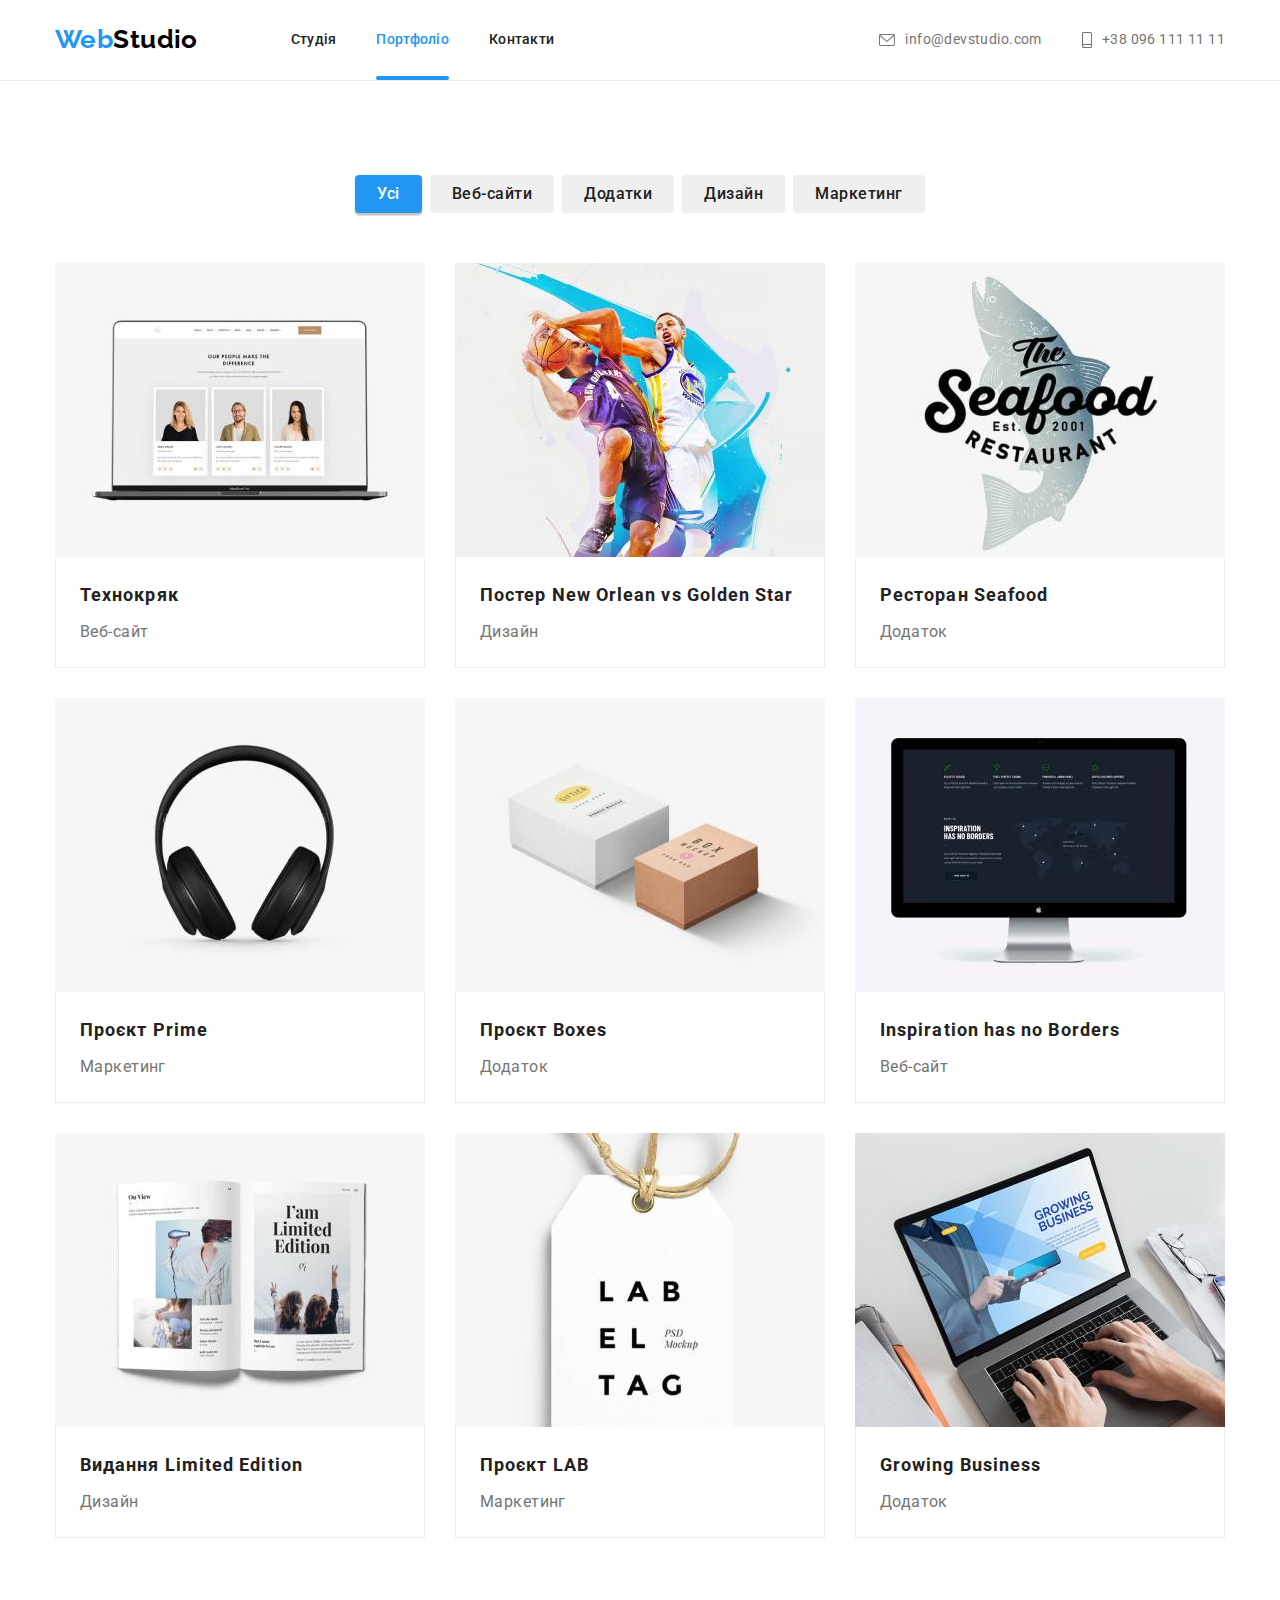
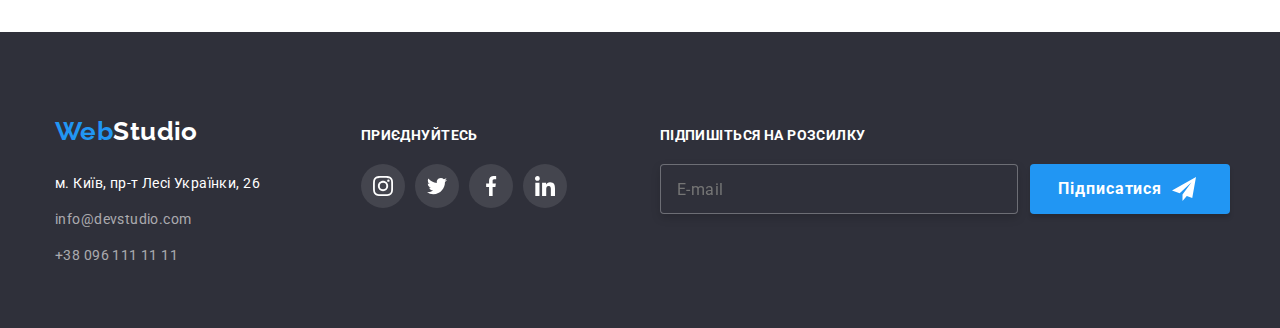
==== portfolio.html @ 144c5d3d "added previous hw" ====
<!DOCTYPE html>
<html lang="uk">
  <head>
    <meta charset="UTF-8" />
    <meta http-equiv="X-UA-Compatible" content="IE=edge" />
    <meta name="viewport" content="width=device-width, initial-scale=1.0" />
    <title>WebStudio - Portfolio</title>
    <link rel="preconnect" href="https://fonts.googleapis.com" />
    <link rel="preconnect" href="https://fonts.gstatic.com" crossorigin />
    <link
      href="https://fonts.googleapis.com/css2?family=Raleway:wght@700&family=Roboto:wght@400;500;700;900&display=swap"
      rel="stylesheet"
    />
    <link
      rel="stylesheet"
      href="https://cdnjs.cloudflare.com/ajax/libs/modern-normalize/1.1.0/modern-normalize.min.css"
    />
    <!-- <link rel="stylesheet" href="./css/styles.css" /> -->
    <link rel="stylesheet" href="./css/main.min.css" />
  </head>
  <body>
    <header class="header">
      <div class="container main-menu">
        <nav class="navigation">
          <a href="./index.html" class="main-logo link"
            ><span class="main-logo--blue">Web</span
            ><span class="main-logo--black">Studio</span></a
          >
          <ul class="navigation__list list">
            <li class="navigation__item">
              <a href="./index.html" class="navigation__link link">Студія</a>
            </li>
            <li class="navigation__item">
              <a
                class="navigation__link navigation__link--current link"
                href="./portfolio.html"
                >Портфоліо</a
              >
            </li>
            <li class="navigation__item">
              <a href="#" class="navigation__link link">Контакти</a>
            </li>
          </ul>
        </nav>
        <ul class="contact-us list">
          <li class="contact-us__item">
            <a href="mailto:info@devstudio.com" class="link contact-us__link"
              ><svg width="16" height="12" class="contact-us__icon">
                <use href="./images/sprite.svg#icon-envelope"></use>
              </svg>
              info@devstudio.com</a
            >
          </li>
          <li class="contact-us__item">
            <a href="tel:+380961111111" class="link contact-us__link">
              <svg width="10" height="16" class="contact-us__icon">
                <use href="./images/sprite.svg#icon-smartphone"></use>
              </svg>
              +38 096 111 11 11</a
            >
          </li>
        </ul>
      </div>
    </header>
    <main>
      <!-- main page-->
      <section class="our-works section">
        <div class="container">
          <h1 class="our-works__title hidden">Портфоліо</h1>
          <ul class="filters list">
            <li class="filters__item">
              <button
                class="filters__filter filters__filter--accent"
                type="button"
              >
                Усі
              </button>
            </li>
            <li class="filters__item">
              <button class="filters__filter" type="button">Веб-сайти</button>
            </li>
            <li class="filters__item">
              <button class="filters__filter" type="button">Додатки</button>
            </li>
            <li class="filters__item">
              <button class="filters__filter" type="button">Дизайн</button>
            </li>
            <li class="filters__item">
              <button class="filters__filter" type="button">Маркетинг</button>
            </li>
          </ul>

          <ul class="portfolio list">
            <li class="portfolio__item">
              <a href="#" class="portfolio__link link">
                <div class="portfolio__thumb">
                  <img
                    src="./images/portfolio_pic_1.jpg"
                    alt="Приклад роботи 1"
                    width="370"
                  />
                  <div class="portfolio__overlay">
                    <p class="portfolio__description">
                      Ресурс пропонує комплексні пропозиції з різним рівнем
                      функціоналу та сервісів. Все це дозволить відвідувачу
                      отримати вичерпні відомості про компанію чи приватну
                      особу.
                    </p>
                  </div>
                </div>
                <div class="portfolio__client-desc">
                  <h2 class="portfolio__company">Технокряк</h2>
                  <p class="portfolio__field">Веб-сайт</p>
                </div>
              </a>
            </li>
            <li class="portfolio__item">
              <a href="#" class="portfolio__link link">
                <div class="portfolio__thumb">
                  <img
                    src="./images/portfolio_pic_2.jpg"
                    alt="Приклад роботи 2"
                    width="370"
                  />
                  <div class="portfolio__overlay">
                    <p class="portfolio__description">
                      Ресурс пропонує комплексні пропозиції з різним рівнем
                      функціоналу та сервісів. Все це дозволить відвідувачу
                      отримати вичерпні відомості про компанію чи приватну
                      особу.
                    </p>
                  </div>
                </div>
                <div class="portfolio__client-desc">
                  <h2 class="portfolio__company">Постер New Orlean vs Golden Star</h2>
                  <p class="portfolio__field">Дизайн</p>
                </div>
              </a>
            </li>
            <li class="portfolio__item">
              <a href="#" class="portfolio__link link">
                <div class="portfolio__thumb">
                  <img
                    src="./images/portfolio_pic_3.jpg"
                    alt="Приклад роботи 3"
                    width="370"
                  />
                  <div class="portfolio__overlay">
                    <p class="portfolio__description">
                      Ресурс пропонує комплексні пропозиції з різним рівнем
                      функціоналу та сервісів. Все це дозволить відвідувачу
                      отримати вичерпні відомості про компанію чи приватну
                      особу.
                    </p>
                  </div>
                </div>
                <div class="portfolio__client-desc">
                  <h2 class="portfolio__company">Ресторан Seafood</h2>
                  <p class="portfolio__field">Додаток</p>
                </div>
              </a>
            </li>
            <li class="portfolio__item">
              <a href="#" class="portfolio__link link">
                <div class="portfolio__thumb">
                  <img
                    src="./images/portfolio_pic_4.jpg"
                    alt="Приклад роботи 4"
                    width="370"
                  />
                  <div class="portfolio__overlay">
                    <p class="portfolio__description">
                      Ресурс пропонує комплексні пропозиції з різним рівнем
                      функціоналу та сервісів. Все це дозволить відвідувачу
                      отримати вичерпні відомості про компанію чи приватну
                      особу.
                    </p>
                  </div>
                </div>
                <div class="portfolio__client-desc">
                  <h2 class="portfolio__company">Проєкт Prime</h2>
                  <p class="portfolio__field">Маркетинг</p>
                </div>
              </a>
            </li>
            <li class="portfolio__item">
              <a href="#" class="portfolio__link link">
                <div class="portfolio__thumb">
                  <img
                    src="./images/portfolio_pic_5.jpg"
                    alt="Приклад роботи 5"
                    width="370"
                  />
                  <div class="portfolio__overlay">
                    <p class="portfolio__description">
                      Ресурс пропонує комплексні пропозиції з різним рівнем
                      функціоналу та сервісів. Все це дозволить відвідувачу
                      отримати вичерпні відомості про компанію чи приватну
                      особу.
                    </p>
                  </div>
                </div>
                <div class="portfolio__client-desc">
                  <h2 class="portfolio__company">Проєкт Boxes</h2>
                  <p class="portfolio__field">Додаток</p>
                </div>
              </a>
            </li>
            <li class="portfolio__item">
              <a href="#" class="portfolio__link link">
                <div class="portfolio__thumb">
                  <img
                    src="./images/portfolio_pic_6.jpg"
                    alt="Приклад роботи 6"
                    width="370"
                  />
                  <div class="portfolio__overlay">
                    <p class="portfolio__description">
                      Ресурс пропонує комплексні пропозиції з різним рівнем
                      функціоналу та сервісів. Все це дозволить відвідувачу
                      отримати вичерпні відомості про компанію чи приватну
                      особу.
                    </p>
                  </div>
                </div>
                <div class="portfolio__client-desc">
                  <h2 class="portfolio__company">Inspiration has no Borders</h2>
                  <p class="portfolio__field">Веб-сайт</p>
                </div>
              </a>
            </li>
            <li class="portfolio__item">
              <a href="#" class="portfolio__link link">
                <div class="portfolio__thumb">
                  <img
                    src="./images/portfolio_pic_7.jpg"
                    alt="Приклад роботи 7"
                    width="370"
                  />
                  <div class="portfolio__overlay">
                    <p class="portfolio__description">
                      Ресурс пропонує комплексні пропозиції з різним рівнем
                      функціоналу та сервісів. Все це дозволить відвідувачу
                      отримати вичерпні відомості про компанію чи приватну
                      особу.
                    </p>
                  </div>
                </div>
                <div class="portfolio__client-desc">
                  <h2 class="portfolio__company">Видання Limited Edition</h2>
                  <p class="portfolio__field">Дизайн</p>
                </div>
              </a>
            </li>
            <li class="portfolio__item">
              <a href="#" class="portfolio__link link">
                <div class="portfolio__thumb">
                  <img
                    src="./images/portfolio_pic_8.jpg"
                    alt="Приклад роботи 8"
                    width="370"
                  />
                  <div class="portfolio__overlay">
                    <p class="portfolio__description">
                      Ресурс пропонує комплексні пропозиції з різним рівнем
                      функціоналу та сервісів. Все це дозволить відвідувачу
                      отримати вичерпні відомості про компанію чи приватну
                      особу.
                    </p>
                  </div>
                </div>
                <div class="portfolio__client-desc">
                  <h2 class="portfolio__company">Проєкт LAB</h2>
                  <p class="portfolio__field">Маркетинг</p>
                </div>
              </a>
            </li>
            <li class="portfolio__item">
              <a href="#" class="portfolio__link link">
                <div class="portfolio__thumb">
                  <img
                    src="./images/portfolio_pic_9.jpg"
                    alt="Приклад роботи 9"
                    width="370"
                  />
                  <div class="portfolio__overlay">
                    <p class="portfolio__description">
                      Ресурс пропонує комплексні пропозиції з різним рівнем
                      функціоналу та сервісів. Все це дозволить відвідувачу
                      отримати вичерпні відомості про компанію чи приватну
                      особу.
                    </p>
                  </div>
                </div>
                <div class="portfolio__client-desc">
                  <h2 class="portfolio__company">Growing Business</h2>
                  <p class="portfolio__field">Додаток</p>
                </div>
              </a>
            </li>
          </ul>
        </div>
      </section>
    </main>
    <footer class="footer">
      <div class="container footer__flex">
        <div class="footer__address-thumb">
          <a href="./index.html" class="main-logo main-logo__footer link"
            ><span class="main-logo--blue">Web</span
            ><span class="main-logo--white">Studio</span></a
          >
          <address class="address">
            <ul class="address__list list">
              <li class="address__item">
                <a
                  class="address__link address__link--white link"
                  href="https://goo.gl/maps/bYB9UnZRX9ZfqLbC6"
                  >м. Київ, пр-т Лесі Українки, 26</a
                >
              </li>
              <li class="address__item">
                <a
                  class="address__link address__link--opacity link"
                  href="mailto:info@devstudio.com"
                  >info@devstudio.com</a
                >
              </li>
              <li class="address__item">
                <a
                  class="address__link address__link--opacity link"
                  href="tel:+380961111111"
                  >+38 096 111 11 11</a
                >
              </li>
            </ul>
          </address>
        </div>
        <div class="social-networks">
          <p class="social-networks__text">Приєднуйтесь</p>
          <ul class="social-networks__list list">
            <li class="social-networks__item">
              <a href="#" class="social-networks__link">
                <svg width="20" height="20" class="social-networks__icon">
                  <use href="./images/sprite.svg#icon-instagram"></use>
                </svg>
              </a>
            </li>
            <li class="social-networks__item">
              <a href="#" class="social-networks__link">
                <svg width="20" height="20" class="social-networks__icon">
                  <use href="./images/sprite.svg#icon-twitter"></use>
                </svg>
              </a>
            </li>
            <li class="social-networks__item">
              <a href="#" class="social-networks__link">
                <svg width="20" height="20" class="social-networks__icon">
                  <use href="./images/sprite.svg#icon-facebook"></use>
                </svg>
              </a>
            </li>
            <li class="social-networks__item">
              <a href="#" class="social-networks__link">
                <svg width="20" height="20" class="social-networks__icon">
                  <use href="./images/sprite.svg#icon-linkedin"></use>
                </svg>
              </a>
            </li>
          </ul>
        </div>
        <div class="subscribe">
          <p class="subscribe__text">Підпишіться на розсилку</p>
          <form method="post" class="subscribe__form">
            <input
              type="email"
              class="subscribe__email-input"
              name="email"
              placeholder="E-mail"
            />
            <button type="submit" class="btn">
              <span class="btn__text"> Підписатися</span>
              <svg width="24" height="24" class="btn__icon">
                <use href="./images/sprite.svg#icon-send"></use>
              </svg>
            </button>
          </form>
        </div>
      </div>
    </footer>
  </body>
</html>
---- css/main.min.css ----
h1,h2,h3,h4,h5,h6,p{margin-top:0;margin-bottom:0}ul,ol{margin:0;padding-left:0}.link{text-decoration:none}.list{list-style:none}button{cursor:pointer;font-family:inherit}img{display:block;max-width:100%;height:auto}body{color:var(--text-primary-grey);font-family:"Roboto",sans-serif;font-size:14px;line-height:1.71;letter-spacing:.03em}.hidden{visibility:hidden;display:none}:root{--bg-main-black: #2f303a;--bg-main-white: #f5f5f5;--bg-secondary-white: #f5f4fa;--bg-header-white: #ffffff;--header-bottom-border: #ececec;--works-border: #eeeeee;--bg-hero-overlay: #c4c4c4;--social-icon-fill: #afb1b8;--overlay-bg-black: rgba(47, 48, 58, 0.8);--overlay-blue: rgba(33, 150, 243, 0.9);--backdrop-bg: rgba(0, 0, 0, 0.2);--modal-form-border: rgba(33, 33, 33, 0.2);--text-primary-black: #212121;--logo-black: #000000;--primary-blue: #2196f3;--text-full-white: #ffffff;--text-primary-grey: #757575;--filters-grey: #f5f4fa;--opacity-white: rgba(255, 255, 255, 0.6);--cubic_animation: cubic-bezier(0.4, 0, 0.2, 1)}.lead-form__terms,.lead-form__button,.lead-form,.modal__close-button,.social-networks__link,.social-networks__list,.clients__link,.clients__list,.social-media__link,.social-media,.what-we-do__description,.advantages__thumb{display:flex;justify-content:center;align-items:center}.container{width:1200px;padding-left:15px;padding-right:15px;margin-left:auto;margin-right:auto}.section{padding-top:94px;padding-bottom:94px}.section.no-padding{padding-top:0;padding-bottom:0}.section.no-top-padding{padding-top:0}.section__title{margin-bottom:50px;color:var(--text-primary-black);font-size:36px;font-weight:700;line-height:1.17;letter-spacing:.03em;text-align:center}.filters__filter{padding:6px 22px;border:none;border-radius:4px;color:var(--text-primary-black);font-size:16px;font-weight:500;line-height:1.62;letter-spacing:.03em;transition:color 250ms var(--cubic_animation),background-color 250ms var(--cubic_animation),box-shadow 250ms var(--cubic_animation)}.filters__filter:hover,.filters__filter:focus{color:var(--text-full-white);background-color:var(--primary-blue);box-shadow:0px 3px 1px rgba(0,0,0,.1),0px 1px 2px rgba(0,0,0,.08),0px 2px 2px rgba(0,0,0,.12)}.filters__filter--accent{color:var(--text-full-white);background-color:var(--primary-blue);box-shadow:0px 3px 1px rgba(0,0,0,.1),0px 1px 2px rgba(0,0,0,.08),0px 2px 2px rgba(0,0,0,.12)}.filters{display:flex;margin-bottom:50px;justify-content:center}.filters__item:not(:last-child){margin-right:8px}.header{border-bottom:1px solid var(--header-bottom-border)}.main-menu,.navigation__list,.contact-us,.navigation{display:flex;align-items:center}.main-logo{display:block;margin-right:93px;padding-top:24px;padding-bottom:25px;font-family:"Raleway",sans-serif;font-style:normal;font-weight:700;font-size:26px;line-height:1.19}.main-logo--blue{color:var(--primary-blue)}.main-logo--black{color:var(--logo-black)}.navigation__link{display:block;padding-top:32px;padding-bottom:32px;color:var(--text-primary-black);font-weight:500;line-height:1.14;letter-spacing:.02em;transition:color 250ms var(--cubic_animation)}.navigation__link:hover,.navigation__link:focus{color:var(--primary-blue)}.navigation__link--current{color:var(--primary-blue)}.navigation__link--current::after{content:"";width:100%;height:4px;position:absolute;left:0;bottom:0;background:var(--primary-blue);border-radius:2px}.navigation__item{position:relative;display:flex}.navigation__item:not(:last-child){margin-right:40px}.contact-us{margin-left:auto}.contact-us__icon{fill:currentColor}.contact-us__item:not(:last-child){margin-right:40px}.contact-us__link{width:100%;height:100%;color:var(--text-primary-grey);display:flex;align-items:center;gap:10px;transition:color 250ms var(--cubic_animation)}.contact-us__link:hover,.contact-us__link:focus{color:var(--primary-blue)}.hero{max-width:1600px;height:600px;margin-left:auto;margin-right:auto;padding-top:200px;padding-bottom:200px;text-align:center;background-color:var(--bg-hero-overlay);background-image:linear-gradient(to right, rgba(47, 48, 58, 0.4), rgba(47, 48, 58, 0.4)),url(../images/hero-image.jpg);background-repeat:no-repeat;background-size:cover;background-position:center}.hero__title{width:696px;margin:0 auto 30px;color:var(--text-full-white);font-weight:900;font-size:44px;line-height:1.36;text-align:center;letter-spacing:.06em;text-transform:uppercase}.hero__button{padding:8px 22px;box-shadow:0px 4px 4px rgba(0,0,0,.15);border-radius:4px;border:none;color:var(--text-full-white);background-color:var(--primary-blue);font-weight:700;font-size:16px;line-height:1.88;letter-spacing:.06em}.advantages__title{margin-bottom:10px;color:var(--text-primary-black);font-weight:700;line-height:1.14;text-transform:uppercase}.advantages__thumb{width:270px;height:120px;margin-bottom:30px;border-radius:4px;background-color:var(--bg-secondary-white)}.advantages__item:not(:last-child){margin-right:30px}.advantages__list{display:flex}.what-we-do__list{display:flex}.what-we-do__item{position:relative}.what-we-do__item:not(:last-child){margin-right:30px}.what-we-do__description{position:absolute;bottom:0;width:100%;height:70px;text-align:center;color:var(--text-full-white);background-color:var(--overlay-bg-black);font-weight:700;line-height:1.14;text-transform:uppercase}.our-team{background-color:var(--bg-secondary-white)}.our-team__members{display:flex}.our-team__info{padding-top:30px;padding-bottom:30px}.our-team__role{margin-bottom:16px;text-align:center;font-size:16px;line-height:1.19}.our-team__name{margin-bottom:10px;text-align:center;color:var(--text-primary-black);font-weight:500;font-size:16px;line-height:1.19}.our-team__item{box-shadow:0px 1px 3px rgba(0,0,0,.12),0px 1px 1px rgba(0,0,0,.14),0px 2px 1px rgba(0,0,0,.2);border-radius:0px 0px 4px 4px;background-color:var(--bg-header-white)}.our-team__item:not(:last-child){margin-right:30px}.social-media__item{width:44px;height:44px}.social-media__item:not(:last-child){margin-right:10px}.social-media__link{width:100%;height:100%;border-radius:50%;background-color:var(--bg-header-white);fill:var(--social-icon-fill);transition:background-color 250ms var(--cubic_animation),fill 250ms var(--cubic_animation)}.social-media__link:hover,.social-media__link:focus{background-color:var(--primary-blue);fill:var(--bg-header-white)}.clients__item{width:170px;height:92px}.clients__item:not(:last-child){margin-right:30px}.clients__link{width:100%;height:100%;border:1px solid var(--social-icon-fill);border-radius:4px;fill:var(--social-icon-fill);transition:fill 250ms var(--cubic_animation),border-color 250ms var(--cubic_animation)}.clients__link:hover,.clients__link:focus{fill:var(--primary-blue);border-color:var(--primary-blue)}.main-logo.__footer{margin-bottom:20px;margin-right:0;padding:0}.main-logo--white{color:var(--text-full-white)}.footer{padding-top:60px;padding-bottom:60px;background-color:var(--bg-main-black)}.footer__flex{display:flex;align-items:baseline}.footer__address-thumb{margin-right:70px}.address__link{transition:color 250ms var(--cubic_animation)}.address__link:hover,.address__link:focus{color:var(--primary-blue)}.address__link--opacity{color:var(--opacity-white)}.address__link--white{color:var(--text-full-white)}.address{font-style:normal}.address__item:not(:last-child){margin-bottom:12px}.social-networks{padding-top:12px;margin-right:93px}.social-networks__text{margin-bottom:20px;font-weight:700;line-height:1.14;text-transform:uppercase;color:var(--text-full-white)}.social-networks__item{width:44px;height:44px}.social-networks__item:not(:last-child){margin-right:10px}.social-networks__link{width:100%;height:100%;border-radius:50%;background-color:rgba(255,255,255,.1);fill:var(--bg-header-white);transition:background-color 250ms var(--cubic_animation)}.social-networks__link:hover,.social-networks__link:focus{background-color:var(--primary-blue)}.subscribe__form{display:flex;align-items:center}.subscribe__text{margin-bottom:20px;line-height:1.14;font-weight:700;text-transform:uppercase;color:var(--text-full-white)}.subscribe__email-input{padding:15px 16px;margin-right:12px;width:358px;height:50px;border:1px solid rgba(255,255,255,.3);filter:drop-shadow(0px 4px 4px rgba(0, 0, 0, 0.15));border-radius:4px;background-color:var(--bg-main-black);color:var(--opacity-white);font-size:16px;font-weight:400;line-height:1.25;letter-spacing:.03em;outline:none;transition:border-color 250ms var(--cubic_animation)}.subscribe__email-input:hover,.subscribe__email-input:focus{border-color:var(--primary-blue)}.btn{display:flex;align-items:center;padding:10px 28px;width:200px;height:50px;box-shadow:0px 4px 4px rgba(0,0,0,.15);border-radius:4px;border:none;background:var(--primary-blue)}.btn__text{display:flex;align-items:center;text-align:center;margin-right:10px;font-weight:700;font-size:16px;line-height:1.88;letter-spacing:.06em;color:#fff}.portfolio{display:flex;flex-wrap:wrap}.portfolio__item{width:calc((100% - 60px)/3);margin-right:30px;margin-bottom:30px}.portfolio__item:nth-child(3n){margin-right:0}.portfolio__item:nth-last-child(-n+3){margin-bottom:0}.portfolio__thumb{position:relative;overflow:hidden}.portfolio__client-desc{padding:20px 24px;border-bottom:1px solid var(--works-border);border-left:1px solid var(--works-border);border-right:1px solid var(--works-border)}.portfolio__field{font-size:16px;line-height:1.88;color:var(--text-primary-grey)}.portfolio__company{margin-bottom:4px;color:var(--text-primary-black);font-weight:700;font-size:18px;line-height:2;letter-spacing:.06em}.portfolio__overlay{content:"";position:absolute;width:100%;height:100%;top:0;left:0;padding:63px 24px;background:var(--overlay-blue);transform:translateY(100%);transition:transform 250ms var(--cubic_animation)}.portfolio__description{font-size:18px;line-height:1.56;color:var(--text-full-white)}.portfolio__link{display:block;transition:box-shadow 250ms var(--cubic_animation)}.portfolio__link:hover .portfolio__overlay,.portfolio__link:focus .portfolio__overlay{transform:translateY(0)}.portfolio__link:hover,.portfolio__link:focus{box-shadow:0px 1px 1px rgba(0,0,0,.12),0px 4px 4px rgba(0,0,0,.06),1px 4px 6px rgba(0,0,0,.16)}.backdrop{position:fixed;top:0;left:0;width:100%;height:100%;opacity:1;background:var(--backdrop-bg);transition:opacity 250ms var(--cubic_animation)}.backdrop.is-hidden{opacity:0;pointer-events:none}.backdrop.is-hidden .modal{transform:translate(-50%, -50%) scale(0.9)}.modal{position:absolute;top:50%;left:50%;transform:translate(-50%, -50%) scale(1);height:581px;width:528px;padding:40px;background:var(--bg-header-white);transition:transform 250ms var(--cubic_animation)}.modal__close-icon{fill:#000}.modal__close-button{position:absolute;right:8px;top:8px;background:var(--main-background-color);border:1px solid rgba(0,0,0,.1);width:30px;height:30px;border-radius:50%}.modal__close-button:hover .modal__close-icon,.modal__close-button:focus .modal__close-icon{fill:var(--primary-blue)}.lead-form{flex-direction:column}.lead-form__title{margin-bottom:12px;font-weight:700;font-size:20px;line-height:1.15;color:var(--text-primary-black)}.lead-form__icon{position:absolute;top:50%;left:12px;transform:translateY(-50%);transition:fill 250ms var(--cubic_animation)}.lead-form__label{display:block;margin-bottom:4px;font-size:12px;line-height:1.167;letter-spacing:.01em}.lead-form__button{text-align:center;width:200px;height:50px;font-weight:700;font-size:16px;line-height:1.88;letter-spacing:.06em;background:#188ce8;color:var(--text-full-white);box-shadow:0px 4px 4px rgba(0,0,0,.15);border-radius:4px;border:none}.lead-form__checkbox{-webkit-appearance:none;-moz-appearance:none;appearance:none;position:absolute}.lead-form__terms{margin-bottom:30px}.lead-form__input{width:448px;height:40px;padding-top:12px;padding-bottom:12px;padding-left:42px;border:1px solid var(--modal-form-border);border-radius:4px;cursor:pointer;outline:none;transition:border-color 250ms var(--cubic_animation)}.lead-form__input:hover~.lead-form__icon,.lead-form__input:focus~.lead-form__icon{fill:var(--primary-blue)}.lead-form__input:hover,.lead-form__input:focus{border-color:var(--primary-blue)}.wrapper{position:relative}.lead-form__input--comment{display:block;width:448px;height:120px;padding:12px 16px;border:1px solid var(--modal-form-border);border-radius:4px;cursor:pointer;resize:none;transition:border-color 250ms var(--cubic_animation)}.lead-form__input--comment::-moz-placeholder{font-size:12px;line-height:1.17;letter-spacing:.01em;color:rgba(117,117,117,.5)}.lead-form__input--comment:-ms-input-placeholder{font-size:12px;line-height:1.17;letter-spacing:.01em;color:rgba(117,117,117,.5)}.lead-form__input--comment::placeholder{font-size:12px;line-height:1.17;letter-spacing:.01em;color:rgba(117,117,117,.5)}.lead-form__input--comment:hover,.lead-form__input--comment:focus{border-color:var(--primary-blue)}.lead-form__field{display:flex;flex-direction:column;margin-bottom:10px}.lead-form__field--comment{margin-bottom:20px}.custom-check{display:flex;align-items:center;width:16px;height:15px;border:2px solid #000;border-radius:2px;margin-right:8px;transition:background-color 250ms var(--cubic_animation),border-color 250ms var(--cubic_animation),fill 250ms var(--cubic_animation)}.custom-check__icon{fill:var(--text-full-white)}.lead-form__checkbox:checked+.custom-check{background-color:var(--primary-blue);background-origin:border-box;border-color:var(--primary-blue);background-size:contain;fill:var(--text-full-white)}.agreement__link{color:var(--primary-blue)}/*# sourceMappingURL=main.min.css.map */
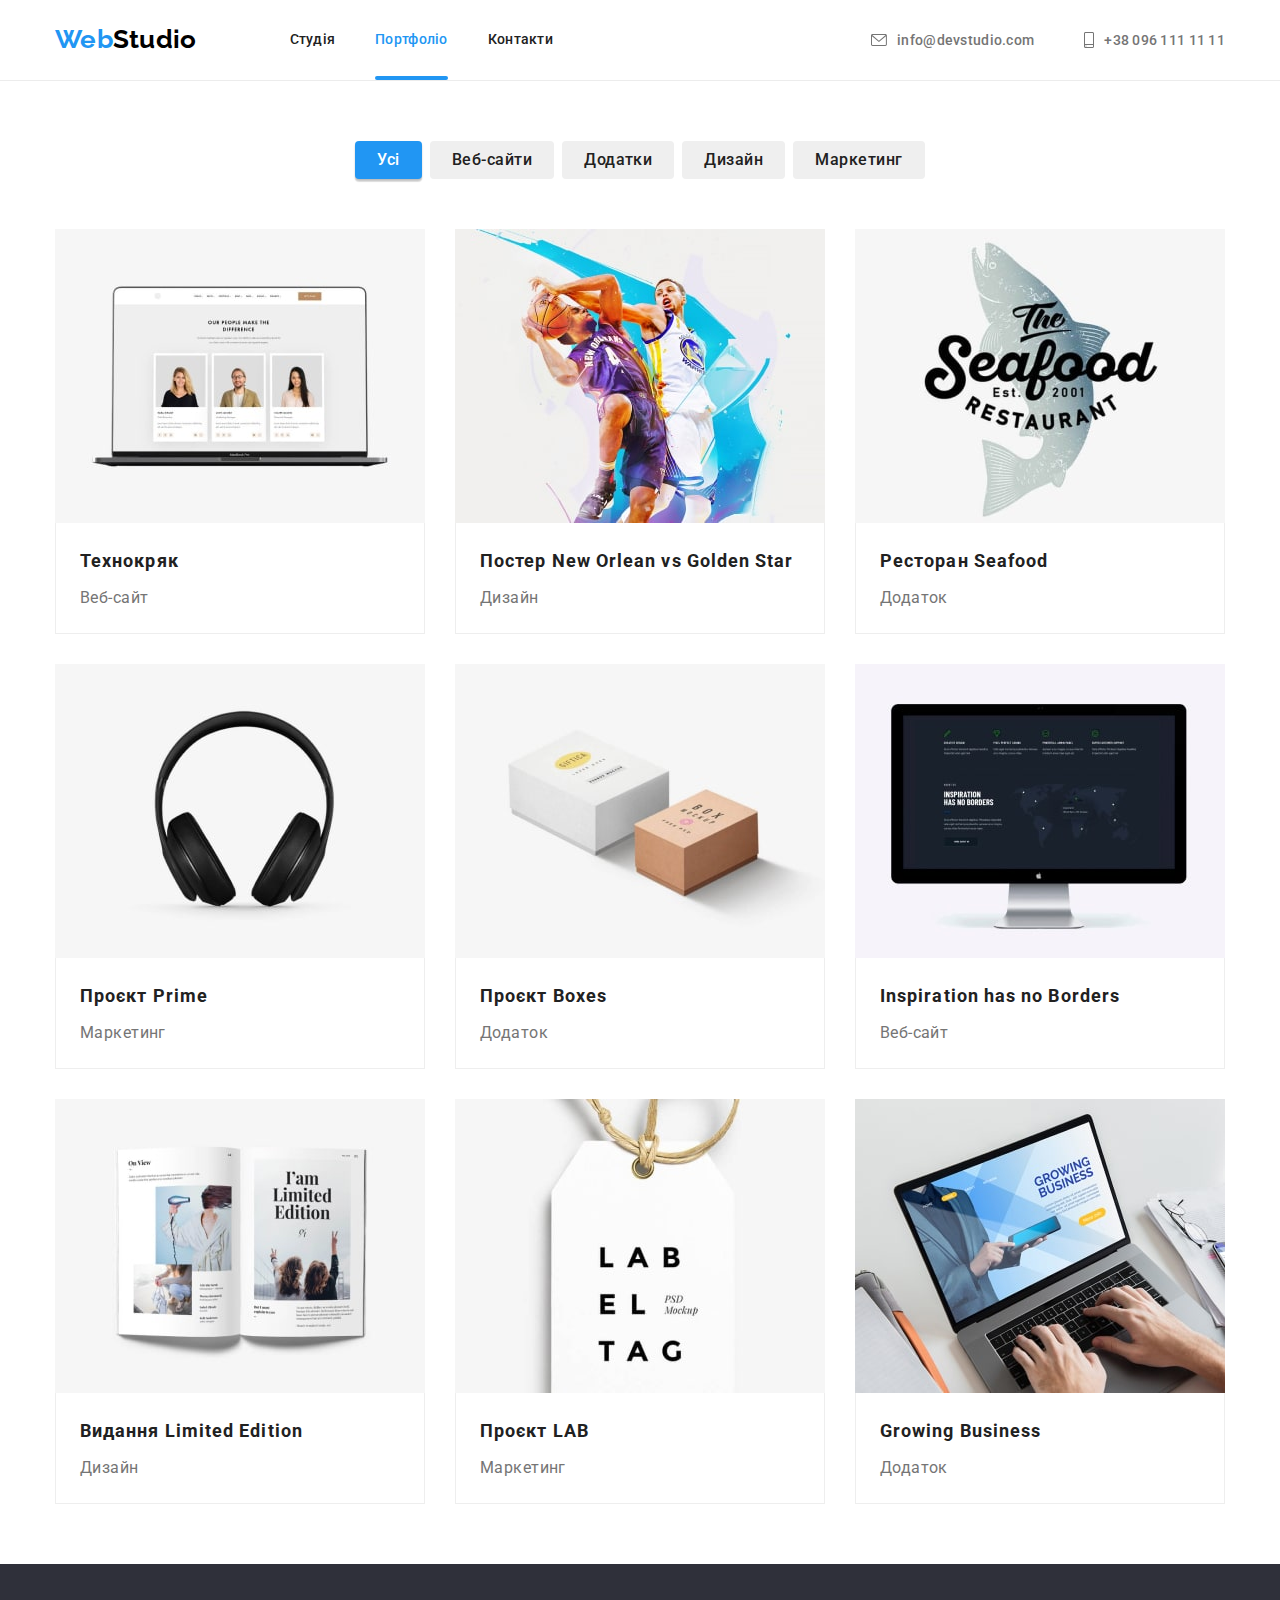
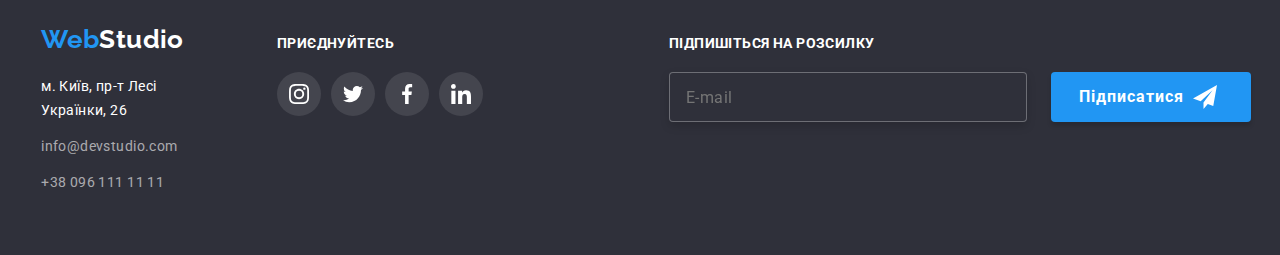
==== commit 36ace544: "Added responsive markup" ====
--- a/portfolio.html
+++ b/portfolio.html
@@ -15,7 +15,6 @@
       rel="stylesheet"
       href="https://cdnjs.cloudflare.com/ajax/libs/modern-normalize/1.1.0/modern-normalize.min.css"
     />
-    <!-- <link rel="stylesheet" href="./css/styles.css" /> -->
     <link rel="stylesheet" href="./css/main.min.css" />
   </head>
   <body>
@@ -28,12 +27,14 @@
           >
           <ul class="navigation__list list">
             <li class="navigation__item">
-              <a href="./index.html" class="navigation__link link">Студія</a>
+              <a
+                href="./index.html"
+                class="navigation__link link"
+                >Студія</a
+              >
             </li>
             <li class="navigation__item">
-              <a
-                class="navigation__link navigation__link--current link"
-                href="./portfolio.html"
+              <a class="navigation__link navigation__link--current link" href="./portfolio.html"
                 >Портфоліо</a
               >
             </li>
@@ -44,7 +45,9 @@
         </nav>
         <ul class="contact-us list">
           <li class="contact-us__item">
-            <a href="mailto:info@devstudio.com" class="link contact-us__link"
+            <a
+              href="mailto:info@devstudio.com"
+              class="link contact-us__link contact-us__link--mail"
               ><svg width="16" height="12" class="contact-us__icon">
                 <use href="./images/sprite.svg#icon-envelope"></use>
               </svg>
@@ -52,7 +55,10 @@
             >
           </li>
           <li class="contact-us__item">
-            <a href="tel:+380961111111" class="link contact-us__link">
+            <a
+              href="tel:+380961111111"
+              class="link contact-us__link contact-us__link--phone"
+            >
               <svg width="10" height="16" class="contact-us__icon">
                 <use href="./images/sprite.svg#icon-smartphone"></use>
               </svg>
@@ -60,6 +66,109 @@
             >
           </li>
         </ul>
+        <div class="mobile-menu">
+          <button
+            type="button"
+            class="mobile-menu__button--open"
+            data-menu-open
+          >
+            <svg width="40" height="40">
+              <use
+                class="icon-menu"
+                href="./images/sprite.svg#icon-mobile-menu"
+              ></use>
+            </svg>
+          </button>
+          <div class="container mobile-menu__container is-hidden" data-menu>
+            <button
+              type="button"
+              class="mobile-menu__button--close"
+              data-menu-close
+            >
+              <svg width="40" height="40">
+                <use
+                  class="icon-menu"
+                  href="./images/sprite.svg#icon-mobile-menu-close"
+                ></use>
+              </svg>
+            </button>
+            <ul class="mob-nav list">
+              <li class="mob-nav__item">
+                <a
+                  class="mob-nav__link mob-nav__link--current link"
+                  href="./index.html"
+                  >Студія</a
+                >
+              </li>
+              <li class="mob-nav__item">
+                <a class="mob-nav__link link" href="./portfolio.html"
+                  >Портфоліо</a
+                >
+              </li>
+              <li class="mob-nav__item">
+                <a class="mob-nav__link link" href="">Контакти</a>
+              </li>
+            </ul>
+            <div class="mob-contacts__wrap">
+              <ul class="mob-contacts list">
+                <li class="mob-contacts__item">
+                  <a
+                    class="mob-contacts__link--phone link"
+                    href="tel:+380961111111"
+                  >
+                    +38 096 111 11 11</a
+                  >
+                </li>
+                <li class="mob-contacts__item">
+                  <a
+                    class="mob-contacts__link--mail link"
+                    href="mailto:info@devstudio.com"
+                  >
+                    info@devstudio.com</a
+                  >
+                </li>
+              </ul>
+              <ul class="mob-socials">
+                <li class="mob-socials__item">
+                  <a
+                    href="#"
+                    class="mob-socials__link link"
+                    target="_blank"
+                    rel="noopener noreferrer"
+                    >Instagram</a
+                  >
+                </li>
+                <li class="mob-socials__item">
+                  <a
+                    href="#"
+                    class="mob-socials__link link"
+                    target="_blank"
+                    rel="noopener noreferrer"
+                    >Twitter</a
+                  >
+                </li>
+                <li class="mob-socials__item">
+                  <a
+                    href="#"
+                    class="mob-socials__link link"
+                    target="_blank"
+                    rel="noopener noreferrer"
+                    >Facebook</a
+                  >
+                </li>
+                <li class="mob-socials__item">
+                  <a
+                    href="#"
+                    class="mob-socials__link link"
+                    target="_blank"
+                    rel="noopener noreferrer"
+                    >LinkedIn</a
+                  >
+                </li>
+              </ul>
+            </div>
+          </div>
+        </div>
       </div>
     </header>
     <main>
@@ -94,11 +203,33 @@
             <li class="portfolio__item">
               <a href="#" class="portfolio__link link">
                 <div class="portfolio__thumb">
-                  <img
-                    src="./images/portfolio_pic_1.jpg"
-                    alt="Приклад роботи 1"
-                    width="370"
-                  />
+                  <picture>
+                    <source
+                      srcset="
+                        ./images/project-1-desk.jpg    1x,
+                        ./images/project-1-desk@2x.jpg 2x
+                      "
+                      media="(min-width: 1200px)"
+                    />
+                    <source
+                      srcset="
+                        ./images/project-1-tab.jpg    1x,
+                        ./images/project-1-tab@2x.jpg 2x
+                      "
+                      media="(min-width: 768px)"
+                    />
+                    <source
+                      srcset="
+                        ./images/project-1-mob.jpg    1x,
+                        ./images/project-1-mob@2x.jpg 2x
+                      "
+                      media="(max-width: 767px)"
+                    />
+                    <img
+                      src="./images/portfolio_pic_1.jpg"
+                      alt="Приклад роботи 1"
+                    />
+                  </picture>
                   <div class="portfolio__overlay">
                     <p class="portfolio__description">
                       Ресурс пропонує комплексні пропозиції з різним рівнем
@@ -117,22 +248,46 @@
             <li class="portfolio__item">
               <a href="#" class="portfolio__link link">
                 <div class="portfolio__thumb">
-                  <img
-                    src="./images/portfolio_pic_2.jpg"
-                    alt="Приклад роботи 2"
-                    width="370"
-                  />
-                  <div class="portfolio__overlay">
-                    <p class="portfolio__description">
-                      Ресурс пропонує комплексні пропозиції з різним рівнем
-                      функціоналу та сервісів. Все це дозволить відвідувачу
-                      отримати вичерпні відомості про компанію чи приватну
-                      особу.
-                    </p>
-                  </div>
-                </div>
-                <div class="portfolio__client-desc">
-                  <h2 class="portfolio__company">Постер New Orlean vs Golden Star</h2>
+                  <picture>
+                    <source
+                      srcset="
+                        ./images/project-2-desk.jpg    1x,
+                        ./images/project-2-desk@2x.jpg 2x
+                      "
+                      media="(min-width: 1200px)"
+                    />
+                    <source
+                      srcset="
+                        ./images/project-2-tab.jpg    1x,
+                        ./images/project-2-tab@2x.jpg 2x
+                      "
+                      media="(min-width: 768px)"
+                    />
+                    <source
+                      srcset="
+                        ./images/project-2-mob.jpg    1x,
+                        ./images/project-2-mob@2x.jpg 2x
+                      "
+                      media="(max-width: 767px)"
+                    />
+                    <img
+                      src="./images/portfolio_pic_2.jpg"
+                      alt="Приклад роботи 2"
+                    />
+                  </picture>
+                  <div class="portfolio__overlay">
+                    <p class="portfolio__description">
+                      Ресурс пропонує комплексні пропозиції з різним рівнем
+                      функціоналу та сервісів. Все це дозволить відвідувачу
+                      отримати вичерпні відомості про компанію чи приватну
+                      особу.
+                    </p>
+                  </div>
+                </div>
+                <div class="portfolio__client-desc">
+                  <h2 class="portfolio__company">
+                    Постер New Orlean vs Golden Star
+                  </h2>
                   <p class="portfolio__field">Дизайн</p>
                 </div>
               </a>
@@ -140,11 +295,33 @@
             <li class="portfolio__item">
               <a href="#" class="portfolio__link link">
                 <div class="portfolio__thumb">
-                  <img
-                    src="./images/portfolio_pic_3.jpg"
-                    alt="Приклад роботи 3"
-                    width="370"
-                  />
+                  <picture>
+                    <source
+                      srcset="
+                        ./images/project-3-desk.jpg    1x,
+                        ./images/project-3-desk@2x.jpg 2x
+                      "
+                      media="(min-width: 1200px)"
+                    />
+                    <source
+                      srcset="
+                        ./images/project-3-tab.jpg    1x,
+                        ./images/project-3-tab@2x.jpg 2x
+                      "
+                      media="(min-width: 768px)"
+                    />
+                    <source
+                      srcset="
+                        ./images/project-3-mob.jpg    1x,
+                        ./images/project-3-mob@2x.jpg 2x
+                      "
+                      media="(max-width: 767px)"
+                    />
+                    <img
+                      src="./images/portfolio_pic_3.jpg"
+                      alt="Приклад роботи 3"
+                    />
+                  </picture>
                   <div class="portfolio__overlay">
                     <p class="portfolio__description">
                       Ресурс пропонує комплексні пропозиції з різним рівнем
@@ -163,11 +340,33 @@
             <li class="portfolio__item">
               <a href="#" class="portfolio__link link">
                 <div class="portfolio__thumb">
-                  <img
-                    src="./images/portfolio_pic_4.jpg"
-                    alt="Приклад роботи 4"
-                    width="370"
-                  />
+                  <picture>
+                    <source
+                      srcset="
+                        ./images/project-4-desk.jpg    1x,
+                        ./images/project-4-desk@2x.jpg 2x
+                      "
+                      media="(min-width: 1200px)"
+                    />
+                    <source
+                      srcset="
+                        ./images/project-4-tab.jpg    1x,
+                        ./images/project-4-tab@2x.jpg 2x
+                      "
+                      media="(min-width: 768px)"
+                    />
+                    <source
+                      srcset="
+                        ./images/project-4-mob.jpg    1x,
+                        ./images/project-4-mob@2x.jpg 2x
+                      "
+                      media="(max-width: 767px)"
+                    />
+                    <img
+                      src="./images/portfolio_pic_4.jpg"
+                      alt="Приклад роботи 4"
+                    />
+                  </picture>
                   <div class="portfolio__overlay">
                     <p class="portfolio__description">
                       Ресурс пропонує комплексні пропозиції з різним рівнем
@@ -186,11 +385,33 @@
             <li class="portfolio__item">
               <a href="#" class="portfolio__link link">
                 <div class="portfolio__thumb">
-                  <img
-                    src="./images/portfolio_pic_5.jpg"
-                    alt="Приклад роботи 5"
-                    width="370"
-                  />
+                  <picture>
+                    <source
+                      srcset="
+                        ./images/project-5-desk.jpg    1x,
+                        ./images/project-5-desk@2x.jpg 2x
+                      "
+                      media="(min-width: 1200px)"
+                    />
+                    <source
+                      srcset="
+                        ./images/project-5-tab.jpg    1x,
+                        ./images/project-5-tab@2x.jpg 2x
+                      "
+                      media="(min-width: 768px)"
+                    />
+                    <source
+                      srcset="
+                        ./images/project-5-mob.jpg    1x,
+                        ./images/project-5-mob@2x.jpg 2x
+                      "
+                      media="(max-width: 767px)"
+                    />
+                    <img
+                      src="./images/portfolio_pic_5.jpg"
+                      alt="Приклад роботи 5"
+                    />
+                  </picture>
                   <div class="portfolio__overlay">
                     <p class="portfolio__description">
                       Ресурс пропонує комплексні пропозиції з різним рівнем
@@ -209,11 +430,33 @@
             <li class="portfolio__item">
               <a href="#" class="portfolio__link link">
                 <div class="portfolio__thumb">
-                  <img
-                    src="./images/portfolio_pic_6.jpg"
-                    alt="Приклад роботи 6"
-                    width="370"
-                  />
+                  <picture>
+                    <source
+                      srcset="
+                        ./images/project-6-desk.jpg    1x,
+                        ./images/project-6-desk@2x.jpg 2x
+                      "
+                      media="(min-width: 1200px)"
+                    />
+                    <source
+                      srcset="
+                        ./images/project-6-tab.jpg    1x,
+                        ./images/project-6-tab@2x.jpg 2x
+                      "
+                      media="(min-width: 768px)"
+                    />
+                    <source
+                      srcset="
+                        ./images/project-6-mob.jpg    1x,
+                        ./images/project-6-mob@2x.jpg 2x
+                      "
+                      media="(max-width: 767px)"
+                    />
+                    <img
+                      src="./images/portfolio_pic_6.jpg"
+                      alt="Приклад роботи 6"
+                    />
+                  </picture>
                   <div class="portfolio__overlay">
                     <p class="portfolio__description">
                       Ресурс пропонує комплексні пропозиції з різним рівнем
@@ -232,11 +475,33 @@
             <li class="portfolio__item">
               <a href="#" class="portfolio__link link">
                 <div class="portfolio__thumb">
-                  <img
-                    src="./images/portfolio_pic_7.jpg"
-                    alt="Приклад роботи 7"
-                    width="370"
-                  />
+                  <picture>
+                    <source
+                      srcset="
+                        ./images/project-7-desk.jpg    1x,
+                        ./images/project-7-desk@2x.jpg 2x
+                      "
+                      media="(min-width: 1200px)"
+                    />
+                    <source
+                      srcset="
+                        ./images/project-7-tab.jpg    1x,
+                        ./images/project-7-tab@2x.jpg 2x
+                      "
+                      media="(min-width: 768px)"
+                    />
+                    <source
+                      srcset="
+                        ./images/project-7-mob.jpg    1x,
+                        ./images/project-7-mob@2x.jpg 2x
+                      "
+                      media="(max-width: 767px)"
+                    />
+                    <img
+                      src="./images/portfolio_pic_7.jpg"
+                      alt="Приклад роботи 7"
+                    />
+                  </picture>
                   <div class="portfolio__overlay">
                     <p class="portfolio__description">
                       Ресурс пропонує комплексні пропозиції з різним рівнем
@@ -255,11 +520,33 @@
             <li class="portfolio__item">
               <a href="#" class="portfolio__link link">
                 <div class="portfolio__thumb">
-                  <img
-                    src="./images/portfolio_pic_8.jpg"
-                    alt="Приклад роботи 8"
-                    width="370"
-                  />
+                  <picture>
+                    <source
+                      srcset="
+                        ./images/project-8-desk.jpg    1x,
+                        ./images/project-8-desk@2x.jpg 2x
+                      "
+                      media="(min-width: 1200px)"
+                    />
+                    <source
+                      srcset="
+                        ./images/project-8-tab.jpg    1x,
+                        ./images/project-8-tab@2x.jpg 2x
+                      "
+                      media="(min-width: 768px)"
+                    />
+                    <source
+                      srcset="
+                        ./images/project-8-mob.jpg    1x,
+                        ./images/project-8-mob@2x.jpg 2x
+                      "
+                      media="(max-width: 767px)"
+                    />
+                    <img
+                      src="./images/portfolio_pic_8.jpg"
+                      alt="Приклад роботи 8"
+                    />
+                  </picture>
                   <div class="portfolio__overlay">
                     <p class="portfolio__description">
                       Ресурс пропонує комплексні пропозиції з різним рівнем
@@ -278,11 +565,33 @@
             <li class="portfolio__item">
               <a href="#" class="portfolio__link link">
                 <div class="portfolio__thumb">
-                  <img
-                    src="./images/portfolio_pic_9.jpg"
-                    alt="Приклад роботи 9"
-                    width="370"
-                  />
+                  <picture>
+                    <source
+                      srcset="
+                        ./images/project-9-desk.jpg    1x,
+                        ./images/project-9-desk@2x.jpg 2x
+                      "
+                      media="(min-width: 1200px)"
+                    />
+                    <source
+                      srcset="
+                        ./images/project-9-tab.jpg    1x,
+                        ./images/project-9-tab@2x.jpg 2x
+                      "
+                      media="(min-width: 768px)"
+                    />
+                    <source
+                      srcset="
+                        ./images/project-9-mob.jpg    1x,
+                        ./images/project-9-mob@2x.jpg 2x
+                      "
+                      media="(max-width: 767px)"
+                    />
+                    <img
+                      src="./images/portfolio_pic_9.jpg"
+                      alt="Приклад роботи 9"
+                    />
+                  </picture>
                   <div class="portfolio__overlay">
                     <p class="portfolio__description">
                       Ресурс пропонує комплексні пропозиції з різним рівнем
@@ -387,5 +696,6 @@
         </div>
       </div>
     </footer>
+    <script src="./js/mobile-menu.js"></script>
   </body>
 </html>
--- a/css/main.min.css
+++ b/css/main.min.css
@@ -1 +1 @@
-h1,h2,h3,h4,h5,h6,p{margin-top:0;margin-bottom:0}ul,ol{margin:0;padding-left:0}.link{text-decoration:none}.list{list-style:none}button{cursor:pointer;font-family:inherit}img{display:block;max-width:100%;height:auto}body{color:var(--text-primary-grey);font-family:"Roboto",sans-serif;font-size:14px;line-height:1.71;letter-spacing:.03em}.hidden{visibility:hidden;display:none}:root{--bg-main-black: #2f303a;--bg-main-white: #f5f5f5;--bg-secondary-white: #f5f4fa;--bg-header-white: #ffffff;--header-bottom-border: #ececec;--works-border: #eeeeee;--bg-hero-overlay: #c4c4c4;--social-icon-fill: #afb1b8;--overlay-bg-black: rgba(47, 48, 58, 0.8);--overlay-blue: rgba(33, 150, 243, 0.9);--backdrop-bg: rgba(0, 0, 0, 0.2);--modal-form-border: rgba(33, 33, 33, 0.2);--text-primary-black: #212121;--logo-black: #000000;--primary-blue: #2196f3;--text-full-white: #ffffff;--text-primary-grey: #757575;--filters-grey: #f5f4fa;--opacity-white: rgba(255, 255, 255, 0.6);--cubic_animation: cubic-bezier(0.4, 0, 0.2, 1)}.lead-form__terms,.lead-form__button,.lead-form,.modal__close-button,.social-networks__link,.social-networks__list,.clients__link,.clients__list,.social-media__link,.social-media,.what-we-do__description,.advantages__thumb{display:flex;justify-content:center;align-items:center}.container{width:1200px;padding-left:15px;padding-right:15px;margin-left:auto;margin-right:auto}.section{padding-top:94px;padding-bottom:94px}.section.no-padding{padding-top:0;padding-bottom:0}.section.no-top-padding{padding-top:0}.section__title{margin-bottom:50px;color:var(--text-primary-black);font-size:36px;font-weight:700;line-height:1.17;letter-spacing:.03em;text-align:center}.filters__filter{padding:6px 22px;border:none;border-radius:4px;color:var(--text-primary-black);font-size:16px;font-weight:500;line-height:1.62;letter-spacing:.03em;transition:color 250ms var(--cubic_animation),background-color 250ms var(--cubic_animation),box-shadow 250ms var(--cubic_animation)}.filters__filter:hover,.filters__filter:focus{color:var(--text-full-white);background-color:var(--primary-blue);box-shadow:0px 3px 1px rgba(0,0,0,.1),0px 1px 2px rgba(0,0,0,.08),0px 2px 2px rgba(0,0,0,.12)}.filters__filter--accent{color:var(--text-full-white);background-color:var(--primary-blue);box-shadow:0px 3px 1px rgba(0,0,0,.1),0px 1px 2px rgba(0,0,0,.08),0px 2px 2px rgba(0,0,0,.12)}.filters{display:flex;margin-bottom:50px;justify-content:center}.filters__item:not(:last-child){margin-right:8px}.header{border-bottom:1px solid var(--header-bottom-border)}.main-menu,.navigation__list,.contact-us,.navigation{display:flex;align-items:center}.main-logo{display:block;margin-right:93px;padding-top:24px;padding-bottom:25px;font-family:"Raleway",sans-serif;font-style:normal;font-weight:700;font-size:26px;line-height:1.19}.main-logo--blue{color:var(--primary-blue)}.main-logo--black{color:var(--logo-black)}.navigation__link{display:block;padding-top:32px;padding-bottom:32px;color:var(--text-primary-black);font-weight:500;line-height:1.14;letter-spacing:.02em;transition:color 250ms var(--cubic_animation)}.navigation__link:hover,.navigation__link:focus{color:var(--primary-blue)}.navigation__link--current{color:var(--primary-blue)}.navigation__link--current::after{content:"";width:100%;height:4px;position:absolute;left:0;bottom:0;background:var(--primary-blue);border-radius:2px}.navigation__item{position:relative;display:flex}.navigation__item:not(:last-child){margin-right:40px}.contact-us{margin-left:auto}.contact-us__icon{fill:currentColor}.contact-us__item:not(:last-child){margin-right:40px}.contact-us__link{width:100%;height:100%;color:var(--text-primary-grey);display:flex;align-items:center;gap:10px;transition:color 250ms var(--cubic_animation)}.contact-us__link:hover,.contact-us__link:focus{color:var(--primary-blue)}.hero{max-width:1600px;height:600px;margin-left:auto;margin-right:auto;padding-top:200px;padding-bottom:200px;text-align:center;background-color:var(--bg-hero-overlay);background-image:linear-gradient(to right, rgba(47, 48, 58, 0.4), rgba(47, 48, 58, 0.4)),url(../images/hero-image.jpg);background-repeat:no-repeat;background-size:cover;background-position:center}.hero__title{width:696px;margin:0 auto 30px;color:var(--text-full-white);font-weight:900;font-size:44px;line-height:1.36;text-align:center;letter-spacing:.06em;text-transform:uppercase}.hero__button{padding:8px 22px;box-shadow:0px 4px 4px rgba(0,0,0,.15);border-radius:4px;border:none;color:var(--text-full-white);background-color:var(--primary-blue);font-weight:700;font-size:16px;line-height:1.88;letter-spacing:.06em}.advantages__title{margin-bottom:10px;color:var(--text-primary-black);font-weight:700;line-height:1.14;text-transform:uppercase}.advantages__thumb{width:270px;height:120px;margin-bottom:30px;border-radius:4px;background-color:var(--bg-secondary-white)}.advantages__item:not(:last-child){margin-right:30px}.advantages__list{display:flex}.what-we-do__list{display:flex}.what-we-do__item{position:relative}.what-we-do__item:not(:last-child){margin-right:30px}.what-we-do__description{position:absolute;bottom:0;width:100%;height:70px;text-align:center;color:var(--text-full-white);background-color:var(--overlay-bg-black);font-weight:700;line-height:1.14;text-transform:uppercase}.our-team{background-color:var(--bg-secondary-white)}.our-team__members{display:flex}.our-team__info{padding-top:30px;padding-bottom:30px}.our-team__role{margin-bottom:16px;text-align:center;font-size:16px;line-height:1.19}.our-team__name{margin-bottom:10px;text-align:center;color:var(--text-primary-black);font-weight:500;font-size:16px;line-height:1.19}.our-team__item{box-shadow:0px 1px 3px rgba(0,0,0,.12),0px 1px 1px rgba(0,0,0,.14),0px 2px 1px rgba(0,0,0,.2);border-radius:0px 0px 4px 4px;background-color:var(--bg-header-white)}.our-team__item:not(:last-child){margin-right:30px}.social-media__item{width:44px;height:44px}.social-media__item:not(:last-child){margin-right:10px}.social-media__link{width:100%;height:100%;border-radius:50%;background-color:var(--bg-header-white);fill:var(--social-icon-fill);transition:background-color 250ms var(--cubic_animation),fill 250ms var(--cubic_animation)}.social-media__link:hover,.social-media__link:focus{background-color:var(--primary-blue);fill:var(--bg-header-white)}.clients__item{width:170px;height:92px}.clients__item:not(:last-child){margin-right:30px}.clients__link{width:100%;height:100%;border:1px solid var(--social-icon-fill);border-radius:4px;fill:var(--social-icon-fill);transition:fill 250ms var(--cubic_animation),border-color 250ms var(--cubic_animation)}.clients__link:hover,.clients__link:focus{fill:var(--primary-blue);border-color:var(--primary-blue)}.main-logo.__footer{margin-bottom:20px;margin-right:0;padding:0}.main-logo--white{color:var(--text-full-white)}.footer{padding-top:60px;padding-bottom:60px;background-color:var(--bg-main-black)}.footer__flex{display:flex;align-items:baseline}.footer__address-thumb{margin-right:70px}.address__link{transition:color 250ms var(--cubic_animation)}.address__link:hover,.address__link:focus{color:var(--primary-blue)}.address__link--opacity{color:var(--opacity-white)}.address__link--white{color:var(--text-full-white)}.address{font-style:normal}.address__item:not(:last-child){margin-bottom:12px}.social-networks{padding-top:12px;margin-right:93px}.social-networks__text{margin-bottom:20px;font-weight:700;line-height:1.14;text-transform:uppercase;color:var(--text-full-white)}.social-networks__item{width:44px;height:44px}.social-networks__item:not(:last-child){margin-right:10px}.social-networks__link{width:100%;height:100%;border-radius:50%;background-color:rgba(255,255,255,.1);fill:var(--bg-header-white);transition:background-color 250ms var(--cubic_animation)}.social-networks__link:hover,.social-networks__link:focus{background-color:var(--primary-blue)}.subscribe__form{display:flex;align-items:center}.subscribe__text{margin-bottom:20px;line-height:1.14;font-weight:700;text-transform:uppercase;color:var(--text-full-white)}.subscribe__email-input{padding:15px 16px;margin-right:12px;width:358px;height:50px;border:1px solid rgba(255,255,255,.3);filter:drop-shadow(0px 4px 4px rgba(0, 0, 0, 0.15));border-radius:4px;background-color:var(--bg-main-black);color:var(--opacity-white);font-size:16px;font-weight:400;line-height:1.25;letter-spacing:.03em;outline:none;transition:border-color 250ms var(--cubic_animation)}.subscribe__email-input:hover,.subscribe__email-input:focus{border-color:var(--primary-blue)}.btn{display:flex;align-items:center;padding:10px 28px;width:200px;height:50px;box-shadow:0px 4px 4px rgba(0,0,0,.15);border-radius:4px;border:none;background:var(--primary-blue)}.btn__text{display:flex;align-items:center;text-align:center;margin-right:10px;font-weight:700;font-size:16px;line-height:1.88;letter-spacing:.06em;color:#fff}.portfolio{display:flex;flex-wrap:wrap}.portfolio__item{width:calc((100% - 60px)/3);margin-right:30px;margin-bottom:30px}.portfolio__item:nth-child(3n){margin-right:0}.portfolio__item:nth-last-child(-n+3){margin-bottom:0}.portfolio__thumb{position:relative;overflow:hidden}.portfolio__client-desc{padding:20px 24px;border-bottom:1px solid var(--works-border);border-left:1px solid var(--works-border);border-right:1px solid var(--works-border)}.portfolio__field{font-size:16px;line-height:1.88;color:var(--text-primary-grey)}.portfolio__company{margin-bottom:4px;color:var(--text-primary-black);font-weight:700;font-size:18px;line-height:2;letter-spacing:.06em}.portfolio__overlay{content:"";position:absolute;width:100%;height:100%;top:0;left:0;padding:63px 24px;background:var(--overlay-blue);transform:translateY(100%);transition:transform 250ms var(--cubic_animation)}.portfolio__description{font-size:18px;line-height:1.56;color:var(--text-full-white)}.portfolio__link{display:block;transition:box-shadow 250ms var(--cubic_animation)}.portfolio__link:hover .portfolio__overlay,.portfolio__link:focus .portfolio__overlay{transform:translateY(0)}.portfolio__link:hover,.portfolio__link:focus{box-shadow:0px 1px 1px rgba(0,0,0,.12),0px 4px 4px rgba(0,0,0,.06),1px 4px 6px rgba(0,0,0,.16)}.backdrop{position:fixed;top:0;left:0;width:100%;height:100%;opacity:1;background:var(--backdrop-bg);transition:opacity 250ms var(--cubic_animation)}.backdrop.is-hidden{opacity:0;pointer-events:none}.backdrop.is-hidden .modal{transform:translate(-50%, -50%) scale(0.9)}.modal{position:absolute;top:50%;left:50%;transform:translate(-50%, -50%) scale(1);height:581px;width:528px;padding:40px;background:var(--bg-header-white);transition:transform 250ms var(--cubic_animation)}.modal__close-icon{fill:#000}.modal__close-button{position:absolute;right:8px;top:8px;background:var(--main-background-color);border:1px solid rgba(0,0,0,.1);width:30px;height:30px;border-radius:50%}.modal__close-button:hover .modal__close-icon,.modal__close-button:focus .modal__close-icon{fill:var(--primary-blue)}.lead-form{flex-direction:column}.lead-form__title{margin-bottom:12px;font-weight:700;font-size:20px;line-height:1.15;color:var(--text-primary-black)}.lead-form__icon{position:absolute;top:50%;left:12px;transform:translateY(-50%);transition:fill 250ms var(--cubic_animation)}.lead-form__label{display:block;margin-bottom:4px;font-size:12px;line-height:1.167;letter-spacing:.01em}.lead-form__button{text-align:center;width:200px;height:50px;font-weight:700;font-size:16px;line-height:1.88;letter-spacing:.06em;background:#188ce8;color:var(--text-full-white);box-shadow:0px 4px 4px rgba(0,0,0,.15);border-radius:4px;border:none}.lead-form__checkbox{-webkit-appearance:none;-moz-appearance:none;appearance:none;position:absolute}.lead-form__terms{margin-bottom:30px}.lead-form__input{width:448px;height:40px;padding-top:12px;padding-bottom:12px;padding-left:42px;border:1px solid var(--modal-form-border);border-radius:4px;cursor:pointer;outline:none;transition:border-color 250ms var(--cubic_animation)}.lead-form__input:hover~.lead-form__icon,.lead-form__input:focus~.lead-form__icon{fill:var(--primary-blue)}.lead-form__input:hover,.lead-form__input:focus{border-color:var(--primary-blue)}.wrapper{position:relative}.lead-form__input--comment{display:block;width:448px;height:120px;padding:12px 16px;border:1px solid var(--modal-form-border);border-radius:4px;cursor:pointer;resize:none;transition:border-color 250ms var(--cubic_animation)}.lead-form__input--comment::-moz-placeholder{font-size:12px;line-height:1.17;letter-spacing:.01em;color:rgba(117,117,117,.5)}.lead-form__input--comment:-ms-input-placeholder{font-size:12px;line-height:1.17;letter-spacing:.01em;color:rgba(117,117,117,.5)}.lead-form__input--comment::placeholder{font-size:12px;line-height:1.17;letter-spacing:.01em;color:rgba(117,117,117,.5)}.lead-form__input--comment:hover,.lead-form__input--comment:focus{border-color:var(--primary-blue)}.lead-form__field{display:flex;flex-direction:column;margin-bottom:10px}.lead-form__field--comment{margin-bottom:20px}.custom-check{display:flex;align-items:center;width:16px;height:15px;border:2px solid #000;border-radius:2px;margin-right:8px;transition:background-color 250ms var(--cubic_animation),border-color 250ms var(--cubic_animation),fill 250ms var(--cubic_animation)}.custom-check__icon{fill:var(--text-full-white)}.lead-form__checkbox:checked+.custom-check{background-color:var(--primary-blue);background-origin:border-box;border-color:var(--primary-blue);background-size:contain;fill:var(--text-full-white)}.agreement__link{color:var(--primary-blue)}/*# sourceMappingURL=main.min.css.map */+h1,h2,h3,h4,h5,h6,p{margin-top:0;margin-bottom:0}ul,ol{margin:0;padding-left:0}.link{text-decoration:none}.list{list-style:none}button{cursor:pointer;font-family:inherit}img{display:block;max-width:100%;height:auto}body{color:var(--text-primary-grey);font-family:"Roboto",sans-serif;font-size:14px;line-height:1.71;letter-spacing:.03em}.hidden{visibility:hidden;display:none}:root{--bg-main-black: #2f303a;--bg-main-white: #f5f5f5;--bg-secondary-white: #f5f4fa;--bg-header-white: #ffffff;--header-bottom-border: #ececec;--works-border: #eeeeee;--bg-hero-overlay: #c4c4c4;--social-icon-fill: #afb1b8;--overlay-bg-black: rgba(47, 48, 58, 0.8);--overlay-blue: rgba(33, 150, 243, 0.9);--backdrop-bg: rgba(0, 0, 0, 0.2);--modal-form-border: rgba(33, 33, 33, 0.2);--text-primary-black: #212121;--logo-black: #000000;--primary-blue: #2196f3;--text-full-white: #ffffff;--text-primary-grey: #757575;--filters-grey: #f5f4fa;--opacity-white: rgba(255, 255, 255, 0.6);--cubic_animation: cubic-bezier(0.4, 0, 0.2, 1)}.lead-form__terms,.lead-form__button,.lead-form,.modal__close-button,.social-networks__link,.social-networks__list,.clients__link,.clients__list,.social-media__link,.social-media,.what-we-do__description,.advantages__thumb{display:flex;justify-content:center;align-items:center}.container{width:100%;padding-left:15px;padding-right:15px;margin-left:auto;margin-right:auto}@media screen and (min-width: 480px){.container{width:480px}}@media screen and (min-width: 768px){.container{width:768px}}@media screen and (min-width: 1200px){.container{width:1200px}}.section{padding-top:60px;padding-bottom:60px}.section.no-padding{padding-top:0;padding-bottom:0}.section.no-top-padding{padding-top:0}.section__title{margin-bottom:30px;color:var(--text-primary-black);font-size:28px;font-weight:700;line-height:1.17;letter-spacing:.03em;text-align:center}@media screen and (min-width: 1200px){.section__title{margin-bottom:50px;font-size:36px;font-weight:700;line-height:1.17;letter-spacing:.03em}}.filters__filter{padding:6px 22px;border:none;border-radius:4px;color:var(--text-primary-black);font-size:16px;font-weight:500;line-height:1.62;letter-spacing:.03em;transition:color 250ms var(--cubic_animation),background-color 250ms var(--cubic_animation),box-shadow 250ms var(--cubic_animation)}.filters__filter:hover,.filters__filter:focus{color:var(--text-full-white);background-color:var(--primary-blue);box-shadow:0px 3px 1px rgba(0,0,0,.1),0px 1px 2px rgba(0,0,0,.08),0px 2px 2px rgba(0,0,0,.12)}.filters__filter--accent{color:var(--text-full-white);background-color:var(--primary-blue);box-shadow:0px 3px 1px rgba(0,0,0,.1),0px 1px 2px rgba(0,0,0,.08),0px 2px 2px rgba(0,0,0,.12)}.filters{display:flex;flex-wrap:wrap;row-gap:15px;justify-content:flex-start;margin-bottom:50px}.filters__item:not(:last-child){margin-right:8px}@media screen and (min-width: 768px){.filters{flex-wrap:nowrap;justify-content:center;margin-right:auto;margin-left:auto;margin-bottom:30px}}@media screen and (min-width: 1200px){.filters{margin-bottom:50px}}@media screen and (min-width: 768px){.mobile-menu{display:none}}.mobile-menu__container{display:flex;flex-direction:column;justify-content:space-between;position:fixed;z-index:1;width:100vw;height:100vh;top:0;left:0;background-color:#fff;padding-top:48px;padding-bottom:48px;padding-left:40px;overflow:auto}.mob-nav__item{margin-bottom:32px}.mob-nav__link{font-weight:500;font-size:30px;line-height:1.17;letter-spacing:.02em;color:var(--text-primary-black)}@media screen and (max-width: 768px){.mob-nav__link{font-size:40px}}.mob-nav__link--current{color:var(--primary-blue)}.mob-contacts__wrap{display:flex;flex-direction:column;gap:64px}.mob-contacts__item:not(:last-child){margin-bottom:32px}.mob-contacts__link--phone{font-weight:500;font-size:24px;line-height:1.17;letter-spacing:.02em;color:var(--primary-blue)}@media screen and (max-width: 768px){.mob-contacts__link--phone{font-size:34px}}.mob-contacts__link--mail{font-weight:500;font-size:16px;line-height:1.16;letter-spacing:.02em;color:var(--text-primary-grey)}@media screen and (max-width: 768px){.mob-contacts__link--mail{font-size:24px}}.mob-contacts__icon:active{fill:var(--primary-blue)}.mob-socials{display:flex}.mob-socials__link{display:block;padding-right:10px;font-weight:500;font-size:11px;line-height:1.22;letter-spacing:.02em;color:var(--primary-blue)}@media screen and (max-width: 768px){.mob-socials__link{font-size:18px}}.mob-socials__item{display:flex;align-items:center}.mob-socials__item:not(:last-child)::after{content:"";height:100%;width:0px;border:1px solid rgba(33,33,33,.2)}@media screen and (max-width: 768px){.mob-socials__item:not(:last-child)::after{height:22px}}.mob-socials__item:not(:first-child){padding-left:10px}.mobile-menu__button--open,.mobile-menu__button--close{position:absolute;top:10px;right:15px;border:none;background-color:rgba(0,0,0,0);display:block;justify-content:center;padding:0;margin:0;cursor:pointer}.is-hidden{opacity:0;pointer-events:none;visibility:hidden}.header{position:relative;font-weight:500;font-size:14px;line-height:1.1428;letter-spacing:.02em;border-bottom:1px solid var(--header-bottom-border)}.header__container{display:flex;align-items:center;height:60px;width:100%}@media screen and (min-width: 480px){.header__container{width:480px}}@media screen and (min-width: 768px){.header__container{width:768px;height:80px}}@media screen and (min-width: 1200x){.header__container{width:1170px;height:80px}}.main-menu,.navigation__list,.contact-us,.navigation{display:flex;align-items:center}.main-logo{display:block;margin-right:93px;padding-top:24px;padding-bottom:25px;font-family:"Raleway",sans-serif;font-style:normal;font-weight:700;font-size:26px;line-height:1.19}.main-logo--blue{color:var(--primary-blue)}.main-logo--black{color:var(--logo-black)}.navigation{display:flex;align-items:center}.navigation__list{display:none}@media screen and (min-width: 768px){.navigation__list{display:flex}}.navigation__link{display:block;padding-top:32px;padding-bottom:32px;color:var(--text-primary-black);font-weight:500;line-height:1.14;letter-spacing:.02em;transition:color 250ms var(--cubic_animation)}.navigation__link:hover,.navigation__link:focus{color:var(--primary-blue)}.navigation__link--current{color:var(--primary-blue)}.navigation__link--current::after{content:"";width:100%;height:4px;position:absolute;left:0;bottom:0;background:var(--primary-blue);border-radius:2px}.navigation__item{position:relative;display:flex}.navigation__item:not(:last-child){margin-right:40px}.contact-us{display:none;margin-left:auto}@media screen and (min-width: 768px){.contact-us{display:flex;flex-direction:column;gap:10px;align-items:flex-start}}@media screen and (min-width: 1200px){.contact-us{flex-direction:row}.contact-us__item:not(:last-child){margin-right:40px}}.contact-us__icon{fill:currentColor}.contact-us__link{width:100%;height:100%;color:var(--text-primary-grey);display:flex;align-items:center;gap:10px;transition:color 250ms var(--cubic_animation)}.contact-us__link:hover,.contact-us__link:focus{color:var(--primary-blue)}.contact-us__link--mail{margin-left:30px}@media screen and (min-width: 768px)and (max-width: 1199px){.contact-us__link--mail{margin-left:0}}@media screen and (min-width: 768px){.contact-us__link{font-weight:500;font-size:12px;line-height:1.1666}}@media screen and (min-width: 1200px){.contact-us__link{font-size:14px;line-height:1.1428}}.hero{max-width:100%;height:400px;padding:118px 0;text-align:center;background-color:var(--bg-hero-overlay);background-image:linear-gradient(to right, rgba(47, 48, 58, 0.4), rgba(47, 48, 58, 0.4)),url(../images/hero-image-mob.jpg);background-repeat:no-repeat;background-size:cover;background-position:center}@media(min-device-pixel-ratio: 2),(-webkit-min-device-pixel-ratio: 2),(min-resolution: 192dpi),(min-resolution: 2dppx){.hero{background-image:linear-gradient(to right, rgba(47, 48, 58, 0.4), rgba(47, 48, 58, 0.4)),url(../images/hero-image-mob-2x.jpg)}}.hero__container{width:100%}@media screen and (min-width: 480px){.hero__container{min-width:480px}}@media screen and (min-width: 768px){.hero__container{min-width:768px}}.hero__title{width:100%;max-width:360px;margin-left:auto;margin-right:auto;margin-bottom:40px;font-weight:900;font-size:26px;line-height:1.62;color:var(--text-full-white);letter-spacing:.06em;text-align:center;text-transform:uppercase}@media screen and (min-width: 1200px){.hero__title{max-width:696px;font-size:44px;line-height:1.36}}@media screen and (min-width: 768px){.hero{background-image:linear-gradient(to right, rgba(47, 48, 58, 0.4), rgba(47, 48, 58, 0.4)),url(../images/hero-image-tab.jpg)}}@media screen and (min-width: 768px)and (min-device-pixel-ratio: 2),screen and (min-width: 768px)and (-webkit-min-device-pixel-ratio: 2),screen and (min-width: 768px)and (min-resolution: 192dpi),screen and (min-width: 768px)and (min-resolution: 2dppx){.hero{background-image:linear-gradient(to right, rgba(47, 48, 58, 0.4), rgba(47, 48, 58, 0.4)),url(../images/hero-image-tab-2x.jpg)}}@media screen and (min-width: 1200px){.hero{padding:200px 0;height:600px;font-size:44px;line-height:1.36;background-image:linear-gradient(to right, rgba(47, 48, 58, 0.4), rgba(47, 48, 58, 0.4)),url(../images/hero-image.jpg)}}@media screen and (min-width: 1200px)and (min-device-pixel-ratio: 2),screen and (min-width: 1200px)and (-webkit-min-device-pixel-ratio: 2),screen and (min-width: 1200px)and (min-resolution: 192dpi),screen and (min-width: 1200px)and (min-resolution: 2dppx){.hero{background-image:linear-gradient(to right, rgba(47, 48, 58, 0.4), rgba(47, 48, 58, 0.4)),url(../images/hero-image-des-2x.jpg)}}.hero__button{padding:8px 22px;box-shadow:0px 4px 4px rgba(0,0,0,.15);border-radius:4px;border:none;color:var(--text-full-white);background-color:var(--primary-blue);font-weight:700;font-size:16px;line-height:1.88;letter-spacing:.06em}.advantages__title{margin-bottom:10px;color:var(--text-primary-black);justify-content:center;text-align:center;font-weight:700;line-height:1.14;text-transform:uppercase}.advantages__thumb{width:100%;height:120px;margin-bottom:30px;border-radius:4px;background-color:var(--bg-secondary-white)}.advantages__item{width:100%;display:flex;flex-direction:column}.advantages__item:not(:last-child){margin-bottom:30px}@media screen and (min-width: 768px){.advantages__item{width:calc((100% - 30px)/2)}.advantages__item:nth-child(odd){margin-right:30px}.advantages__item:nth-last-child(-n+2){margin-bottom:0px}}@media screen and (min-width: 1200px){.advantages__item{width:calc((100% - 90px)/4)}.advantages__item:nth-child(n){margin-bottom:0px}.advantages__item:not(:last-child){margin-right:30px}}.advantages__list{display:flex;flex-wrap:wrap;justify-content:center}.what-we-do{display:none}.what-we-do__list{display:flex}@media screen and (min-width: 1200px){.what-we-do{display:block}}.what-we-do__item{position:relative}.what-we-do__item:not(:last-child){margin-right:30px}.what-we-do__description{position:absolute;bottom:0;width:100%;height:70px;text-align:center;color:var(--text-full-white);background-color:var(--overlay-bg-black);font-weight:700;line-height:1.14;text-transform:uppercase}.our-team{background-color:var(--bg-secondary-white)}.our-team__members{width:100%;display:flex;flex-wrap:wrap}.our-team__info{padding-top:30px;padding-bottom:30px}.our-team__role{margin-bottom:16px;text-align:center;font-size:16px;line-height:1.19}.our-team__name{margin-bottom:10px;text-align:center;color:var(--text-primary-black);font-weight:500;font-size:16px;line-height:1.19}.our-team__item{width:100%;box-shadow:0px 1px 3px rgba(0,0,0,.12),0px 1px 1px rgba(0,0,0,.14),0px 2px 1px rgba(0,0,0,.2);border-radius:0px 0px 4px 4px;background-color:var(--bg-header-white)}.our-team__item:not(:last-child){margin-bottom:30px}@media screen and (min-width: 768px){.our-team__item{width:calc((100% - 30px)/2)}.our-team__item:nth-child(odd){margin-right:30px}.our-team__item:nth-last-child(-n+2){margin-bottom:0px}}@media screen and (min-width: 1200px){.our-team__item{width:calc((100% - 90px)/4)}.our-team__item:nth-child(n){margin-bottom:0px}.our-team__item:not(:last-child){margin-right:30px}}.social-media__item{width:44px;height:44px}.social-media__item:not(:last-child){margin-right:10px}.social-media__link{width:100%;height:100%;border-radius:50%;background-color:var(--bg-header-white);fill:var(--social-icon-fill);transition:background-color 250ms var(--cubic_animation),fill 250ms var(--cubic_animation)}.social-media__link:hover,.social-media__link:focus{background-color:var(--primary-blue);fill:var(--bg-header-white)}.clients__list{flex-wrap:wrap}.clients__item{width:calc((100% - 30px)/2);height:92px}.clients__item:nth-child(odd){margin-right:30px}.clients__item:not(:nth-last-child(-n+2)){margin-bottom:30px}@media screen and (min-width: 768px){.clients__item{width:calc((100% - 60px)/3)}.clients__item:not(:nth-child(3n)){margin-right:30px}.clients__item:nth-child(3n){margin-right:0}.clients__item:nth-last-child(-n+3){margin-bottom:0px}}@media screen and (min-width: 1200px){.clients__item{width:calc((100% - 150px)/6)}.clients__item:nth-child(n){margin-bottom:0px}.clients__item:not(:last-child){margin-right:30px}}.clients__link{width:100%;height:100%;border:1px solid var(--social-icon-fill);border-radius:4px;fill:var(--social-icon-fill);transition:fill 250ms var(--cubic_animation),border-color 250ms var(--cubic_animation)}.clients__link:hover,.clients__link:focus{fill:var(--primary-blue);border-color:var(--primary-blue)}.main-logo__footer{display:flex;justify-content:center;margin-bottom:20px;margin-right:0;padding:0}@media screen and (min-width: 1200px){.main-logo__footer{display:block}}.main-logo--white{color:var(--text-full-white)}.footer{padding-top:60px;padding-bottom:60px;background-color:var(--bg-main-black)}.footer__flex{display:flex;flex-wrap:wrap;align-items:baseline;justify-content:center;gap:60px}@media screen and (min-width: 1200px){.footer__flex{flex-wrap:nowrap;gap:93px}}@media screen and (min-width: 768px)and (max-width: 1199px){.footer__address-thumb{margin-right:165px}}.address__link{transition:color 250ms var(--cubic_animation)}.address__link:hover,.address__link:focus{color:var(--primary-blue)}.address__link--opacity{color:var(--opacity-white)}.address__link--white{color:var(--text-full-white)}.address{font-style:normal}.address__item{text-align:center}@media screen and (min-width: 1200px){.address__item{text-align:start}}.address__item:not(:last-child){margin-bottom:12px}.address__list{display:flex;flex-wrap:wrap;flex-direction:column;align-items:center}@media screen and (min-width: 1200px){.address__list{align-items:normal;padding:0}}.social-networks{padding-top:12px}.social-networks__text{display:flex;justify-content:center;margin-bottom:20px;font-weight:700;line-height:1.14;text-transform:uppercase;color:var(--text-full-white)}@media screen and (min-width: 1200px){.social-networks__text{justify-content:normal}}@media screen and (min-width: 1200px){.social-networks{margin-right:93px}}.social-networks__item{width:44px;height:44px}.social-networks__item:not(:last-child){margin-right:10px}.social-networks__link{width:100%;height:100%;border-radius:50%;background-color:rgba(255,255,255,.1);fill:var(--bg-header-white);transition:background-color 250ms var(--cubic_animation)}.social-networks__link:hover,.social-networks__link:focus{background-color:var(--primary-blue)}.subscribe{width:100%}@media screen and (min-width: 480px){.subscribe{width:450px;display:flex;flex-wrap:wrap;justify-content:center}}@media screen and (min-width: 1200px){.subscribe{width:570px;justify-content:normal}}.subscribe__form{position:relative;display:flex;flex-wrap:wrap;justify-content:center;gap:20px}@media screen and (min-width: 1200px){.subscribe__form{flex-wrap:nowrap;gap:12px}}.subscribe__text{margin-bottom:20px;line-height:1.14;font-weight:700;text-transform:uppercase;color:var(--text-full-white)}.subscribe__email-input{padding:15px 16px;margin-right:12px;width:100%;height:50px;border:1px solid rgba(255,255,255,.3);filter:drop-shadow(0px 4px 4px rgba(0, 0, 0, 0.15));border-radius:4px;background-color:var(--bg-main-black);color:var(--opacity-white);font-size:16px;font-weight:400;line-height:1.25;letter-spacing:.03em;outline:none;transition:border-color 250ms var(--cubic_animation)}.subscribe__email-input:hover,.subscribe__email-input:focus{border-color:var(--primary-blue)}@media screen and (min-width: 480px){.subscribe__email-input{width:450px}}@media screen and (min-width: 1200px){.subscribe__email-input{width:358px}}.btn{display:flex;align-items:center;padding:10px 28px;width:200px;height:50px;box-shadow:0px 4px 4px rgba(0,0,0,.15);border-radius:4px;border:none;background:var(--primary-blue)}.btn__text{display:flex;align-items:center;text-align:center;margin-right:10px;font-weight:700;font-size:16px;line-height:1.88;letter-spacing:.06em;color:#fff}.portfolio{display:flex;flex-wrap:wrap}.portfolio__item{display:flex;width:100%}.portfolio__item:not(:last-child){margin-bottom:30px}@media screen and (min-width: 768px){.portfolio__item{width:calc((100% - 30px)/2)}.portfolio__item:nth-child(odd){margin-right:30px}.portfolio__item:nth-last-child(-n+2){margin-bottom:0px}}@media screen and (min-width: 1200px){.portfolio__item{width:calc((100% - 60px)/3);margin-right:30px;margin-bottom:30px}.portfolio__item:nth-child(3n){margin-right:0}.portfolio__item:nth-last-child(-n+3){margin-bottom:0}}.portfolio__thumb{position:relative;overflow:hidden}.portfolio__client-desc{flex-grow:1;padding:20px 24px;border-bottom:1px solid var(--works-border);border-left:1px solid var(--works-border);border-right:1px solid var(--works-border)}.portfolio__field{font-size:16px;line-height:1.88;color:var(--text-primary-grey)}.portfolio__company{margin-bottom:4px;color:var(--text-primary-black);font-weight:700;font-size:18px;line-height:2;letter-spacing:.06em}.portfolio__overlay{content:"";position:absolute;width:100%;height:100%;top:0;left:0;padding:63px 24px;background:var(--overlay-blue);transform:translateY(100%);transition:transform 250ms var(--cubic_animation)}.portfolio__description{font-size:18px;line-height:1.56;color:var(--text-full-white)}.portfolio__link{display:flex;flex-direction:column;transition:box-shadow 250ms var(--cubic_animation)}.portfolio__link:hover .portfolio__overlay,.portfolio__link:focus .portfolio__overlay{transform:translateY(0)}.portfolio__link:hover,.portfolio__link:focus{box-shadow:0px 1px 1px rgba(0,0,0,.12),0px 4px 4px rgba(0,0,0,.06),1px 4px 6px rgba(0,0,0,.16)}.backdrop{position:fixed;top:0;left:0;width:100%;height:100%;opacity:1;background:var(--backdrop-bg);transition:opacity 250ms var(--cubic_animation)}.backdrop.is-hidden{opacity:0;pointer-events:none}.backdrop.is-hidden .modal{transform:translate(-50%, -50%) scale(0.9)}.modal{position:absolute;top:50%;left:50%;transform:translate(-50%, -50%) scale(1);height:581px;width:528px;padding:40px;background:var(--bg-header-white);transition:transform 250ms var(--cubic_animation)}.modal__close-icon{fill:#000}.modal__close-button{position:absolute;right:8px;top:8px;background:var(--main-background-color);border:1px solid rgba(0,0,0,.1);width:30px;height:30px;border-radius:50%}.modal__close-button:hover .modal__close-icon,.modal__close-button:focus .modal__close-icon{fill:var(--primary-blue)}.lead-form{flex-direction:column}.lead-form__title{margin-bottom:12px;font-weight:700;font-size:20px;line-height:1.15;color:var(--text-primary-black)}.lead-form__icon{position:absolute;top:50%;left:12px;transform:translateY(-50%);transition:fill 250ms var(--cubic_animation)}.lead-form__label{display:block;margin-bottom:4px;font-size:12px;line-height:1.167;letter-spacing:.01em}.lead-form__button{text-align:center;width:200px;height:50px;font-weight:700;font-size:16px;line-height:1.88;letter-spacing:.06em;background:#188ce8;color:var(--text-full-white);box-shadow:0px 4px 4px rgba(0,0,0,.15);border-radius:4px;border:none}.lead-form__checkbox{-webkit-appearance:none;-moz-appearance:none;appearance:none;position:absolute}.lead-form__terms{margin-bottom:30px}.lead-form__input{width:448px;height:40px;padding-top:12px;padding-bottom:12px;padding-left:42px;border:1px solid var(--modal-form-border);border-radius:4px;cursor:pointer;outline:none;transition:border-color 250ms var(--cubic_animation)}.lead-form__input:hover~.lead-form__icon,.lead-form__input:focus~.lead-form__icon{fill:var(--primary-blue)}.lead-form__input:hover,.lead-form__input:focus{border-color:var(--primary-blue)}.wrapper{position:relative}.lead-form__input--comment{display:block;width:448px;height:120px;padding:12px 16px;border:1px solid var(--modal-form-border);border-radius:4px;cursor:pointer;resize:none;transition:border-color 250ms var(--cubic_animation)}.lead-form__input--comment::-moz-placeholder{font-size:12px;line-height:1.17;letter-spacing:.01em;color:rgba(117,117,117,.5)}.lead-form__input--comment:-ms-input-placeholder{font-size:12px;line-height:1.17;letter-spacing:.01em;color:rgba(117,117,117,.5)}.lead-form__input--comment::placeholder{font-size:12px;line-height:1.17;letter-spacing:.01em;color:rgba(117,117,117,.5)}.lead-form__input--comment:hover,.lead-form__input--comment:focus{border-color:var(--primary-blue)}.lead-form__field{display:flex;flex-direction:column;margin-bottom:10px}.lead-form__field--comment{margin-bottom:20px}.custom-check{display:flex;align-items:center;width:16px;height:15px;border:2px solid #000;border-radius:2px;margin-right:8px;transition:background-color 250ms var(--cubic_animation),border-color 250ms var(--cubic_animation),fill 250ms var(--cubic_animation)}.custom-check__icon{fill:var(--text-full-white)}.lead-form__checkbox:checked+.custom-check{background-color:var(--primary-blue);background-origin:border-box;border-color:var(--primary-blue);background-size:contain;fill:var(--text-full-white)}.agreement__link{color:var(--primary-blue)}/*# sourceMappingURL=main.min.css.map */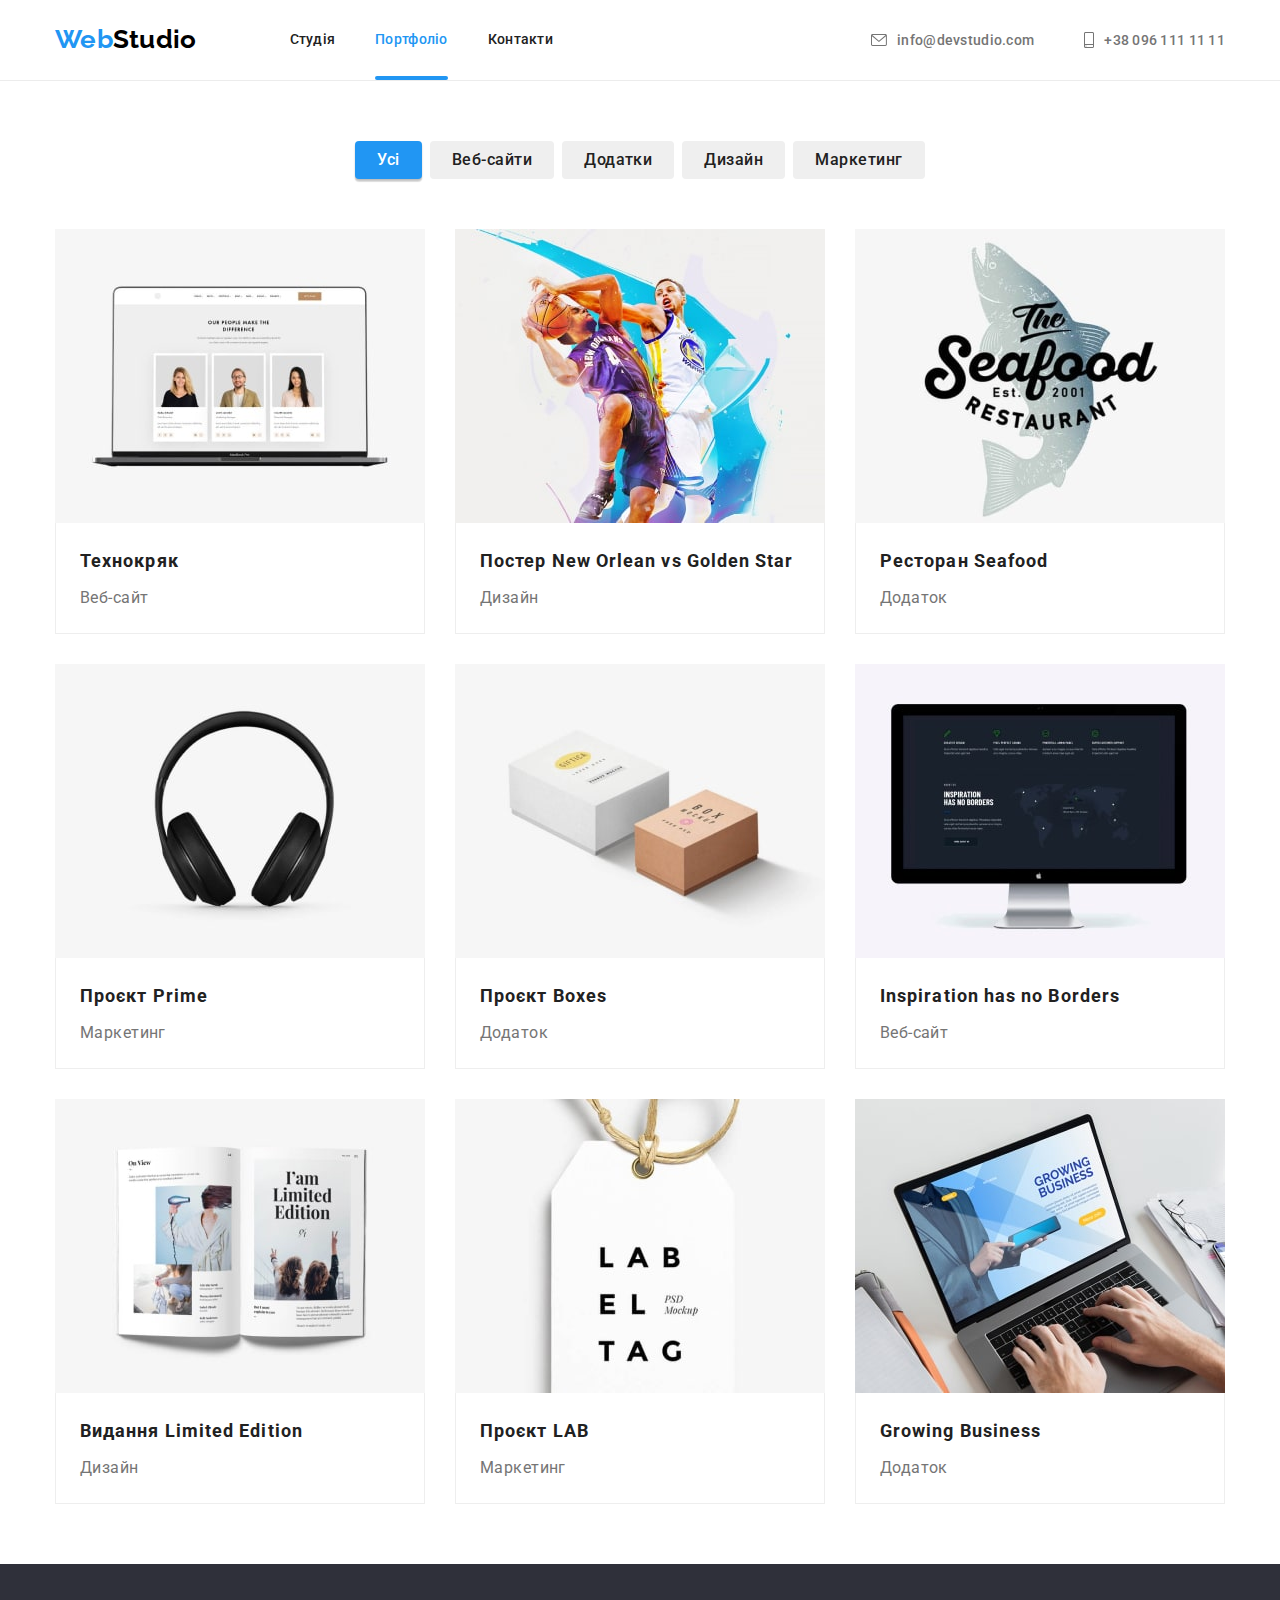
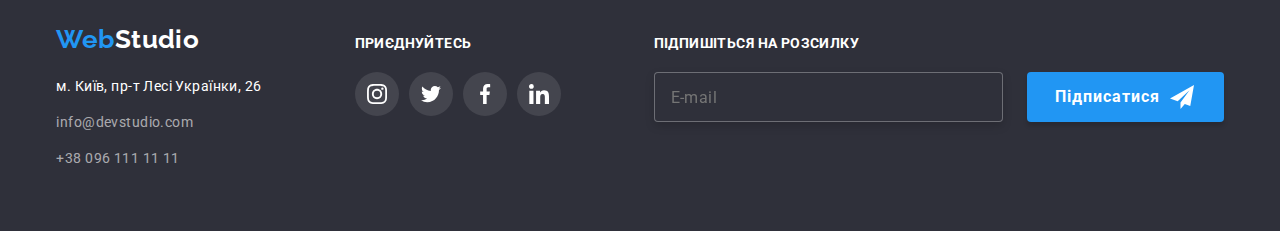
==== commit 291e457f: "Small fixes" ====
--- a/portfolio.html
+++ b/portfolio.html
@@ -27,14 +27,12 @@
           >
           <ul class="navigation__list list">
             <li class="navigation__item">
+              <a href="./index.html" class="navigation__link link">Студія</a>
+            </li>
+            <li class="navigation__item">
               <a
-                href="./index.html"
-                class="navigation__link link"
-                >Студія</a
-              >
-            </li>
-            <li class="navigation__item">
-              <a class="navigation__link navigation__link--current link" href="./portfolio.html"
+                class="navigation__link navigation__link--current link"
+                href="./portfolio.html"
                 >Портфоліо</a
               >
             </li>
--- a/css/main.min.css
+++ b/css/main.min.css
@@ -1 +1 @@
-h1,h2,h3,h4,h5,h6,p{margin-top:0;margin-bottom:0}ul,ol{margin:0;padding-left:0}.link{text-decoration:none}.list{list-style:none}button{cursor:pointer;font-family:inherit}img{display:block;max-width:100%;height:auto}body{color:var(--text-primary-grey);font-family:"Roboto",sans-serif;font-size:14px;line-height:1.71;letter-spacing:.03em}.hidden{visibility:hidden;display:none}:root{--bg-main-black: #2f303a;--bg-main-white: #f5f5f5;--bg-secondary-white: #f5f4fa;--bg-header-white: #ffffff;--header-bottom-border: #ececec;--works-border: #eeeeee;--bg-hero-overlay: #c4c4c4;--social-icon-fill: #afb1b8;--overlay-bg-black: rgba(47, 48, 58, 0.8);--overlay-blue: rgba(33, 150, 243, 0.9);--backdrop-bg: rgba(0, 0, 0, 0.2);--modal-form-border: rgba(33, 33, 33, 0.2);--text-primary-black: #212121;--logo-black: #000000;--primary-blue: #2196f3;--text-full-white: #ffffff;--text-primary-grey: #757575;--filters-grey: #f5f4fa;--opacity-white: rgba(255, 255, 255, 0.6);--cubic_animation: cubic-bezier(0.4, 0, 0.2, 1)}.lead-form__terms,.lead-form__button,.lead-form,.modal__close-button,.social-networks__link,.social-networks__list,.clients__link,.clients__list,.social-media__link,.social-media,.what-we-do__description,.advantages__thumb{display:flex;justify-content:center;align-items:center}.container{width:100%;padding-left:15px;padding-right:15px;margin-left:auto;margin-right:auto}@media screen and (min-width: 480px){.container{width:480px}}@media screen and (min-width: 768px){.container{width:768px}}@media screen and (min-width: 1200px){.container{width:1200px}}.section{padding-top:60px;padding-bottom:60px}.section.no-padding{padding-top:0;padding-bottom:0}.section.no-top-padding{padding-top:0}.section__title{margin-bottom:30px;color:var(--text-primary-black);font-size:28px;font-weight:700;line-height:1.17;letter-spacing:.03em;text-align:center}@media screen and (min-width: 1200px){.section__title{margin-bottom:50px;font-size:36px;font-weight:700;line-height:1.17;letter-spacing:.03em}}.filters__filter{padding:6px 22px;border:none;border-radius:4px;color:var(--text-primary-black);font-size:16px;font-weight:500;line-height:1.62;letter-spacing:.03em;transition:color 250ms var(--cubic_animation),background-color 250ms var(--cubic_animation),box-shadow 250ms var(--cubic_animation)}.filters__filter:hover,.filters__filter:focus{color:var(--text-full-white);background-color:var(--primary-blue);box-shadow:0px 3px 1px rgba(0,0,0,.1),0px 1px 2px rgba(0,0,0,.08),0px 2px 2px rgba(0,0,0,.12)}.filters__filter--accent{color:var(--text-full-white);background-color:var(--primary-blue);box-shadow:0px 3px 1px rgba(0,0,0,.1),0px 1px 2px rgba(0,0,0,.08),0px 2px 2px rgba(0,0,0,.12)}.filters{display:flex;flex-wrap:wrap;row-gap:15px;justify-content:flex-start;margin-bottom:50px}.filters__item:not(:last-child){margin-right:8px}@media screen and (min-width: 768px){.filters{flex-wrap:nowrap;justify-content:center;margin-right:auto;margin-left:auto;margin-bottom:30px}}@media screen and (min-width: 1200px){.filters{margin-bottom:50px}}@media screen and (min-width: 768px){.mobile-menu{display:none}}.mobile-menu__container{display:flex;flex-direction:column;justify-content:space-between;position:fixed;z-index:1;width:100vw;height:100vh;top:0;left:0;background-color:#fff;padding-top:48px;padding-bottom:48px;padding-left:40px;overflow:auto}.mob-nav__item{margin-bottom:32px}.mob-nav__link{font-weight:500;font-size:30px;line-height:1.17;letter-spacing:.02em;color:var(--text-primary-black)}@media screen and (max-width: 768px){.mob-nav__link{font-size:40px}}.mob-nav__link--current{color:var(--primary-blue)}.mob-contacts__wrap{display:flex;flex-direction:column;gap:64px}.mob-contacts__item:not(:last-child){margin-bottom:32px}.mob-contacts__link--phone{font-weight:500;font-size:24px;line-height:1.17;letter-spacing:.02em;color:var(--primary-blue)}@media screen and (max-width: 768px){.mob-contacts__link--phone{font-size:34px}}.mob-contacts__link--mail{font-weight:500;font-size:16px;line-height:1.16;letter-spacing:.02em;color:var(--text-primary-grey)}@media screen and (max-width: 768px){.mob-contacts__link--mail{font-size:24px}}.mob-contacts__icon:active{fill:var(--primary-blue)}.mob-socials{display:flex}.mob-socials__link{display:block;padding-right:10px;font-weight:500;font-size:11px;line-height:1.22;letter-spacing:.02em;color:var(--primary-blue)}@media screen and (max-width: 768px){.mob-socials__link{font-size:18px}}.mob-socials__item{display:flex;align-items:center}.mob-socials__item:not(:last-child)::after{content:"";height:100%;width:0px;border:1px solid rgba(33,33,33,.2)}@media screen and (max-width: 768px){.mob-socials__item:not(:last-child)::after{height:22px}}.mob-socials__item:not(:first-child){padding-left:10px}.mobile-menu__button--open,.mobile-menu__button--close{position:absolute;top:10px;right:15px;border:none;background-color:rgba(0,0,0,0);display:block;justify-content:center;padding:0;margin:0;cursor:pointer}.is-hidden{opacity:0;pointer-events:none;visibility:hidden}.header{position:relative;font-weight:500;font-size:14px;line-height:1.1428;letter-spacing:.02em;border-bottom:1px solid var(--header-bottom-border)}.header__container{display:flex;align-items:center;height:60px;width:100%}@media screen and (min-width: 480px){.header__container{width:480px}}@media screen and (min-width: 768px){.header__container{width:768px;height:80px}}@media screen and (min-width: 1200x){.header__container{width:1170px;height:80px}}.main-menu,.navigation__list,.contact-us,.navigation{display:flex;align-items:center}.main-logo{display:block;margin-right:93px;padding-top:24px;padding-bottom:25px;font-family:"Raleway",sans-serif;font-style:normal;font-weight:700;font-size:26px;line-height:1.19}.main-logo--blue{color:var(--primary-blue)}.main-logo--black{color:var(--logo-black)}.navigation{display:flex;align-items:center}.navigation__list{display:none}@media screen and (min-width: 768px){.navigation__list{display:flex}}.navigation__link{display:block;padding-top:32px;padding-bottom:32px;color:var(--text-primary-black);font-weight:500;line-height:1.14;letter-spacing:.02em;transition:color 250ms var(--cubic_animation)}.navigation__link:hover,.navigation__link:focus{color:var(--primary-blue)}.navigation__link--current{color:var(--primary-blue)}.navigation__link--current::after{content:"";width:100%;height:4px;position:absolute;left:0;bottom:0;background:var(--primary-blue);border-radius:2px}.navigation__item{position:relative;display:flex}.navigation__item:not(:last-child){margin-right:40px}.contact-us{display:none;margin-left:auto}@media screen and (min-width: 768px){.contact-us{display:flex;flex-direction:column;gap:10px;align-items:flex-start}}@media screen and (min-width: 1200px){.contact-us{flex-direction:row}.contact-us__item:not(:last-child){margin-right:40px}}.contact-us__icon{fill:currentColor}.contact-us__link{width:100%;height:100%;color:var(--text-primary-grey);display:flex;align-items:center;gap:10px;transition:color 250ms var(--cubic_animation)}.contact-us__link:hover,.contact-us__link:focus{color:var(--primary-blue)}.contact-us__link--mail{margin-left:30px}@media screen and (min-width: 768px)and (max-width: 1199px){.contact-us__link--mail{margin-left:0}}@media screen and (min-width: 768px){.contact-us__link{font-weight:500;font-size:12px;line-height:1.1666}}@media screen and (min-width: 1200px){.contact-us__link{font-size:14px;line-height:1.1428}}.hero{max-width:100%;height:400px;padding:118px 0;text-align:center;background-color:var(--bg-hero-overlay);background-image:linear-gradient(to right, rgba(47, 48, 58, 0.4), rgba(47, 48, 58, 0.4)),url(../images/hero-image-mob.jpg);background-repeat:no-repeat;background-size:cover;background-position:center}@media(min-device-pixel-ratio: 2),(-webkit-min-device-pixel-ratio: 2),(min-resolution: 192dpi),(min-resolution: 2dppx){.hero{background-image:linear-gradient(to right, rgba(47, 48, 58, 0.4), rgba(47, 48, 58, 0.4)),url(../images/hero-image-mob-2x.jpg)}}.hero__container{width:100%}@media screen and (min-width: 480px){.hero__container{min-width:480px}}@media screen and (min-width: 768px){.hero__container{min-width:768px}}.hero__title{width:100%;max-width:360px;margin-left:auto;margin-right:auto;margin-bottom:40px;font-weight:900;font-size:26px;line-height:1.62;color:var(--text-full-white);letter-spacing:.06em;text-align:center;text-transform:uppercase}@media screen and (min-width: 1200px){.hero__title{max-width:696px;font-size:44px;line-height:1.36}}@media screen and (min-width: 768px){.hero{background-image:linear-gradient(to right, rgba(47, 48, 58, 0.4), rgba(47, 48, 58, 0.4)),url(../images/hero-image-tab.jpg)}}@media screen and (min-width: 768px)and (min-device-pixel-ratio: 2),screen and (min-width: 768px)and (-webkit-min-device-pixel-ratio: 2),screen and (min-width: 768px)and (min-resolution: 192dpi),screen and (min-width: 768px)and (min-resolution: 2dppx){.hero{background-image:linear-gradient(to right, rgba(47, 48, 58, 0.4), rgba(47, 48, 58, 0.4)),url(../images/hero-image-tab-2x.jpg)}}@media screen and (min-width: 1200px){.hero{padding:200px 0;height:600px;font-size:44px;line-height:1.36;background-image:linear-gradient(to right, rgba(47, 48, 58, 0.4), rgba(47, 48, 58, 0.4)),url(../images/hero-image.jpg)}}@media screen and (min-width: 1200px)and (min-device-pixel-ratio: 2),screen and (min-width: 1200px)and (-webkit-min-device-pixel-ratio: 2),screen and (min-width: 1200px)and (min-resolution: 192dpi),screen and (min-width: 1200px)and (min-resolution: 2dppx){.hero{background-image:linear-gradient(to right, rgba(47, 48, 58, 0.4), rgba(47, 48, 58, 0.4)),url(../images/hero-image-des-2x.jpg)}}.hero__button{padding:8px 22px;box-shadow:0px 4px 4px rgba(0,0,0,.15);border-radius:4px;border:none;color:var(--text-full-white);background-color:var(--primary-blue);font-weight:700;font-size:16px;line-height:1.88;letter-spacing:.06em}.advantages__title{margin-bottom:10px;color:var(--text-primary-black);justify-content:center;text-align:center;font-weight:700;line-height:1.14;text-transform:uppercase}.advantages__thumb{width:100%;height:120px;margin-bottom:30px;border-radius:4px;background-color:var(--bg-secondary-white)}.advantages__item{width:100%;display:flex;flex-direction:column}.advantages__item:not(:last-child){margin-bottom:30px}@media screen and (min-width: 768px){.advantages__item{width:calc((100% - 30px)/2)}.advantages__item:nth-child(odd){margin-right:30px}.advantages__item:nth-last-child(-n+2){margin-bottom:0px}}@media screen and (min-width: 1200px){.advantages__item{width:calc((100% - 90px)/4)}.advantages__item:nth-child(n){margin-bottom:0px}.advantages__item:not(:last-child){margin-right:30px}}.advantages__list{display:flex;flex-wrap:wrap;justify-content:center}.what-we-do{display:none}.what-we-do__list{display:flex}@media screen and (min-width: 1200px){.what-we-do{display:block}}.what-we-do__item{position:relative}.what-we-do__item:not(:last-child){margin-right:30px}.what-we-do__description{position:absolute;bottom:0;width:100%;height:70px;text-align:center;color:var(--text-full-white);background-color:var(--overlay-bg-black);font-weight:700;line-height:1.14;text-transform:uppercase}.our-team{background-color:var(--bg-secondary-white)}.our-team__members{width:100%;display:flex;flex-wrap:wrap}.our-team__info{padding-top:30px;padding-bottom:30px}.our-team__role{margin-bottom:16px;text-align:center;font-size:16px;line-height:1.19}.our-team__name{margin-bottom:10px;text-align:center;color:var(--text-primary-black);font-weight:500;font-size:16px;line-height:1.19}.our-team__item{width:100%;box-shadow:0px 1px 3px rgba(0,0,0,.12),0px 1px 1px rgba(0,0,0,.14),0px 2px 1px rgba(0,0,0,.2);border-radius:0px 0px 4px 4px;background-color:var(--bg-header-white)}.our-team__item:not(:last-child){margin-bottom:30px}@media screen and (min-width: 768px){.our-team__item{width:calc((100% - 30px)/2)}.our-team__item:nth-child(odd){margin-right:30px}.our-team__item:nth-last-child(-n+2){margin-bottom:0px}}@media screen and (min-width: 1200px){.our-team__item{width:calc((100% - 90px)/4)}.our-team__item:nth-child(n){margin-bottom:0px}.our-team__item:not(:last-child){margin-right:30px}}.social-media__item{width:44px;height:44px}.social-media__item:not(:last-child){margin-right:10px}.social-media__link{width:100%;height:100%;border-radius:50%;background-color:var(--bg-header-white);fill:var(--social-icon-fill);transition:background-color 250ms var(--cubic_animation),fill 250ms var(--cubic_animation)}.social-media__link:hover,.social-media__link:focus{background-color:var(--primary-blue);fill:var(--bg-header-white)}.clients__list{flex-wrap:wrap}.clients__item{width:calc((100% - 30px)/2);height:92px}.clients__item:nth-child(odd){margin-right:30px}.clients__item:not(:nth-last-child(-n+2)){margin-bottom:30px}@media screen and (min-width: 768px){.clients__item{width:calc((100% - 60px)/3)}.clients__item:not(:nth-child(3n)){margin-right:30px}.clients__item:nth-child(3n){margin-right:0}.clients__item:nth-last-child(-n+3){margin-bottom:0px}}@media screen and (min-width: 1200px){.clients__item{width:calc((100% - 150px)/6)}.clients__item:nth-child(n){margin-bottom:0px}.clients__item:not(:last-child){margin-right:30px}}.clients__link{width:100%;height:100%;border:1px solid var(--social-icon-fill);border-radius:4px;fill:var(--social-icon-fill);transition:fill 250ms var(--cubic_animation),border-color 250ms var(--cubic_animation)}.clients__link:hover,.clients__link:focus{fill:var(--primary-blue);border-color:var(--primary-blue)}.main-logo__footer{display:flex;justify-content:center;margin-bottom:20px;margin-right:0;padding:0}@media screen and (min-width: 1200px){.main-logo__footer{display:block}}.main-logo--white{color:var(--text-full-white)}.footer{padding-top:60px;padding-bottom:60px;background-color:var(--bg-main-black)}.footer__flex{display:flex;flex-wrap:wrap;align-items:baseline;justify-content:center;gap:60px}@media screen and (min-width: 1200px){.footer__flex{flex-wrap:nowrap;gap:93px}}@media screen and (min-width: 768px)and (max-width: 1199px){.footer__address-thumb{margin-right:165px}}.address__link{transition:color 250ms var(--cubic_animation)}.address__link:hover,.address__link:focus{color:var(--primary-blue)}.address__link--opacity{color:var(--opacity-white)}.address__link--white{color:var(--text-full-white)}.address{font-style:normal}.address__item{text-align:center}@media screen and (min-width: 1200px){.address__item{text-align:start}}.address__item:not(:last-child){margin-bottom:12px}.address__list{display:flex;flex-wrap:wrap;flex-direction:column;align-items:center}@media screen and (min-width: 1200px){.address__list{align-items:normal;padding:0}}.social-networks{padding-top:12px}.social-networks__text{display:flex;justify-content:center;margin-bottom:20px;font-weight:700;line-height:1.14;text-transform:uppercase;color:var(--text-full-white)}@media screen and (min-width: 1200px){.social-networks__text{justify-content:normal}}@media screen and (min-width: 1200px){.social-networks{margin-right:93px}}.social-networks__item{width:44px;height:44px}.social-networks__item:not(:last-child){margin-right:10px}.social-networks__link{width:100%;height:100%;border-radius:50%;background-color:rgba(255,255,255,.1);fill:var(--bg-header-white);transition:background-color 250ms var(--cubic_animation)}.social-networks__link:hover,.social-networks__link:focus{background-color:var(--primary-blue)}.subscribe{width:100%}@media screen and (min-width: 480px){.subscribe{width:450px;display:flex;flex-wrap:wrap;justify-content:center}}@media screen and (min-width: 1200px){.subscribe{width:570px;justify-content:normal}}.subscribe__form{position:relative;display:flex;flex-wrap:wrap;justify-content:center;gap:20px}@media screen and (min-width: 1200px){.subscribe__form{flex-wrap:nowrap;gap:12px}}.subscribe__text{margin-bottom:20px;line-height:1.14;font-weight:700;text-transform:uppercase;color:var(--text-full-white)}.subscribe__email-input{padding:15px 16px;margin-right:12px;width:100%;height:50px;border:1px solid rgba(255,255,255,.3);filter:drop-shadow(0px 4px 4px rgba(0, 0, 0, 0.15));border-radius:4px;background-color:var(--bg-main-black);color:var(--opacity-white);font-size:16px;font-weight:400;line-height:1.25;letter-spacing:.03em;outline:none;transition:border-color 250ms var(--cubic_animation)}.subscribe__email-input:hover,.subscribe__email-input:focus{border-color:var(--primary-blue)}@media screen and (min-width: 480px){.subscribe__email-input{width:450px}}@media screen and (min-width: 1200px){.subscribe__email-input{width:358px}}.btn{display:flex;align-items:center;padding:10px 28px;width:200px;height:50px;box-shadow:0px 4px 4px rgba(0,0,0,.15);border-radius:4px;border:none;background:var(--primary-blue)}.btn__text{display:flex;align-items:center;text-align:center;margin-right:10px;font-weight:700;font-size:16px;line-height:1.88;letter-spacing:.06em;color:#fff}.portfolio{display:flex;flex-wrap:wrap}.portfolio__item{display:flex;width:100%}.portfolio__item:not(:last-child){margin-bottom:30px}@media screen and (min-width: 768px){.portfolio__item{width:calc((100% - 30px)/2)}.portfolio__item:nth-child(odd){margin-right:30px}.portfolio__item:nth-last-child(-n+2){margin-bottom:0px}}@media screen and (min-width: 1200px){.portfolio__item{width:calc((100% - 60px)/3);margin-right:30px;margin-bottom:30px}.portfolio__item:nth-child(3n){margin-right:0}.portfolio__item:nth-last-child(-n+3){margin-bottom:0}}.portfolio__thumb{position:relative;overflow:hidden}.portfolio__client-desc{flex-grow:1;padding:20px 24px;border-bottom:1px solid var(--works-border);border-left:1px solid var(--works-border);border-right:1px solid var(--works-border)}.portfolio__field{font-size:16px;line-height:1.88;color:var(--text-primary-grey)}.portfolio__company{margin-bottom:4px;color:var(--text-primary-black);font-weight:700;font-size:18px;line-height:2;letter-spacing:.06em}.portfolio__overlay{content:"";position:absolute;width:100%;height:100%;top:0;left:0;padding:63px 24px;background:var(--overlay-blue);transform:translateY(100%);transition:transform 250ms var(--cubic_animation)}.portfolio__description{font-size:18px;line-height:1.56;color:var(--text-full-white)}.portfolio__link{display:flex;flex-direction:column;transition:box-shadow 250ms var(--cubic_animation)}.portfolio__link:hover .portfolio__overlay,.portfolio__link:focus .portfolio__overlay{transform:translateY(0)}.portfolio__link:hover,.portfolio__link:focus{box-shadow:0px 1px 1px rgba(0,0,0,.12),0px 4px 4px rgba(0,0,0,.06),1px 4px 6px rgba(0,0,0,.16)}.backdrop{position:fixed;top:0;left:0;width:100%;height:100%;opacity:1;background:var(--backdrop-bg);transition:opacity 250ms var(--cubic_animation)}.backdrop.is-hidden{opacity:0;pointer-events:none}.backdrop.is-hidden .modal{transform:translate(-50%, -50%) scale(0.9)}.modal{position:absolute;top:50%;left:50%;transform:translate(-50%, -50%) scale(1);height:581px;width:528px;padding:40px;background:var(--bg-header-white);transition:transform 250ms var(--cubic_animation)}.modal__close-icon{fill:#000}.modal__close-button{position:absolute;right:8px;top:8px;background:var(--main-background-color);border:1px solid rgba(0,0,0,.1);width:30px;height:30px;border-radius:50%}.modal__close-button:hover .modal__close-icon,.modal__close-button:focus .modal__close-icon{fill:var(--primary-blue)}.lead-form{flex-direction:column}.lead-form__title{margin-bottom:12px;font-weight:700;font-size:20px;line-height:1.15;color:var(--text-primary-black)}.lead-form__icon{position:absolute;top:50%;left:12px;transform:translateY(-50%);transition:fill 250ms var(--cubic_animation)}.lead-form__label{display:block;margin-bottom:4px;font-size:12px;line-height:1.167;letter-spacing:.01em}.lead-form__button{text-align:center;width:200px;height:50px;font-weight:700;font-size:16px;line-height:1.88;letter-spacing:.06em;background:#188ce8;color:var(--text-full-white);box-shadow:0px 4px 4px rgba(0,0,0,.15);border-radius:4px;border:none}.lead-form__checkbox{-webkit-appearance:none;-moz-appearance:none;appearance:none;position:absolute}.lead-form__terms{margin-bottom:30px}.lead-form__input{width:448px;height:40px;padding-top:12px;padding-bottom:12px;padding-left:42px;border:1px solid var(--modal-form-border);border-radius:4px;cursor:pointer;outline:none;transition:border-color 250ms var(--cubic_animation)}.lead-form__input:hover~.lead-form__icon,.lead-form__input:focus~.lead-form__icon{fill:var(--primary-blue)}.lead-form__input:hover,.lead-form__input:focus{border-color:var(--primary-blue)}.wrapper{position:relative}.lead-form__input--comment{display:block;width:448px;height:120px;padding:12px 16px;border:1px solid var(--modal-form-border);border-radius:4px;cursor:pointer;resize:none;transition:border-color 250ms var(--cubic_animation)}.lead-form__input--comment::-moz-placeholder{font-size:12px;line-height:1.17;letter-spacing:.01em;color:rgba(117,117,117,.5)}.lead-form__input--comment:-ms-input-placeholder{font-size:12px;line-height:1.17;letter-spacing:.01em;color:rgba(117,117,117,.5)}.lead-form__input--comment::placeholder{font-size:12px;line-height:1.17;letter-spacing:.01em;color:rgba(117,117,117,.5)}.lead-form__input--comment:hover,.lead-form__input--comment:focus{border-color:var(--primary-blue)}.lead-form__field{display:flex;flex-direction:column;margin-bottom:10px}.lead-form__field--comment{margin-bottom:20px}.custom-check{display:flex;align-items:center;width:16px;height:15px;border:2px solid #000;border-radius:2px;margin-right:8px;transition:background-color 250ms var(--cubic_animation),border-color 250ms var(--cubic_animation),fill 250ms var(--cubic_animation)}.custom-check__icon{fill:var(--text-full-white)}.lead-form__checkbox:checked+.custom-check{background-color:var(--primary-blue);background-origin:border-box;border-color:var(--primary-blue);background-size:contain;fill:var(--text-full-white)}.agreement__link{color:var(--primary-blue)}/*# sourceMappingURL=main.min.css.map */+h1,h2,h3,h4,h5,h6,p{margin-top:0;margin-bottom:0}ul,ol{margin:0;padding-left:0}.link{text-decoration:none}.list{list-style:none}button{cursor:pointer;font-family:inherit}img{display:block;max-width:100%;height:auto}body{color:var(--text-primary-grey);font-family:"Roboto",sans-serif;font-size:14px;line-height:1.71;letter-spacing:.03em}.hidden{visibility:hidden;display:none}:root{--bg-main-black: #2f303a;--bg-main-white: #f5f5f5;--bg-secondary-white: #f5f4fa;--bg-header-white: #ffffff;--header-bottom-border: #ececec;--works-border: #eeeeee;--bg-hero-overlay: #c4c4c4;--social-icon-fill: #afb1b8;--overlay-bg-black: rgba(47, 48, 58, 0.8);--overlay-blue: rgba(33, 150, 243, 0.9);--backdrop-bg: rgba(0, 0, 0, 0.2);--modal-form-border: rgba(33, 33, 33, 0.2);--text-primary-black: #212121;--logo-black: #000000;--primary-blue: #2196f3;--text-full-white: #ffffff;--text-primary-grey: #757575;--filters-grey: #f5f4fa;--opacity-white: rgba(255, 255, 255, 0.6);--cubic_animation: cubic-bezier(0.4, 0, 0.2, 1)}.lead-form__terms,.lead-form__button,.lead-form,.modal__close-button,.social-networks__link,.social-networks__list,.clients__link,.clients__list,.social-media__link,.social-media,.what-we-do__description,.advantages__thumb{display:flex;justify-content:center;align-items:center}.container{width:100%;padding-left:15px;padding-right:15px;margin-left:auto;margin-right:auto}@media screen and (min-width: 480px){.container{width:480px}}@media screen and (min-width: 768px){.container{width:768px}}@media screen and (min-width: 1200px){.container{width:1200px}}.section{padding-top:60px;padding-bottom:60px}.section.no-padding{padding-top:0;padding-bottom:0}.section.no-top-padding{padding-top:0}.section__title{margin-bottom:30px;color:var(--text-primary-black);font-size:28px;font-weight:700;line-height:1.17;letter-spacing:.03em;text-align:center}@media screen and (min-width: 1200px){.section__title{margin-bottom:50px;font-size:36px;font-weight:700;line-height:1.17;letter-spacing:.03em}}.filters__filter{padding:6px 22px;border:none;border-radius:4px;color:var(--text-primary-black);font-size:16px;font-weight:500;line-height:1.62;letter-spacing:.03em;transition:color 250ms var(--cubic_animation),background-color 250ms var(--cubic_animation),box-shadow 250ms var(--cubic_animation)}.filters__filter:hover,.filters__filter:focus{color:var(--text-full-white);background-color:var(--primary-blue);box-shadow:0px 3px 1px rgba(0,0,0,.1),0px 1px 2px rgba(0,0,0,.08),0px 2px 2px rgba(0,0,0,.12)}.filters__filter--accent{color:var(--text-full-white);background-color:var(--primary-blue);box-shadow:0px 3px 1px rgba(0,0,0,.1),0px 1px 2px rgba(0,0,0,.08),0px 2px 2px rgba(0,0,0,.12)}.filters{display:flex;flex-wrap:wrap;row-gap:15px;justify-content:flex-start;margin-bottom:50px}.filters__item:not(:last-child){margin-right:8px}@media screen and (min-width: 768px){.filters{flex-wrap:nowrap;justify-content:center;margin-right:auto;margin-left:auto;margin-bottom:30px}}@media screen and (min-width: 1200px){.filters{margin-bottom:50px}}@media screen and (min-width: 768px){.mobile-menu{display:none}}.mobile-menu__container{display:flex;flex-direction:column;justify-content:space-between;position:fixed;z-index:1;width:100vw;height:100vh;top:0;left:0;background-color:#fff;padding-top:48px;padding-bottom:48px;padding-left:40px;overflow:auto}.mob-nav__item{margin-bottom:32px}.mob-nav__link{font-weight:500;font-size:30px;line-height:1.17;letter-spacing:.02em;color:var(--text-primary-black)}@media screen and (max-width: 768px){.mob-nav__link{font-size:40px}}.mob-nav__link--current{color:var(--primary-blue)}.mob-contacts__wrap{display:flex;flex-direction:column;gap:64px}.mob-contacts__item:not(:last-child){margin-bottom:32px}.mob-contacts__link--phone{font-weight:500;font-size:24px;line-height:1.17;letter-spacing:.02em;color:var(--primary-blue)}@media screen and (max-width: 768px){.mob-contacts__link--phone{font-size:34px}}.mob-contacts__link--mail{font-weight:500;font-size:16px;line-height:1.16;letter-spacing:.02em;color:var(--text-primary-grey)}@media screen and (max-width: 768px){.mob-contacts__link--mail{font-size:24px}}.mob-contacts__icon:active{fill:var(--primary-blue)}.mob-socials{display:flex}.mob-socials__link{display:block;padding-right:10px;font-weight:500;font-size:11px;line-height:1.22;letter-spacing:.02em;color:var(--primary-blue)}@media screen and (max-width: 768px){.mob-socials__link{font-size:18px}}.mob-socials__item{display:flex;align-items:center}.mob-socials__item:not(:last-child)::after{content:"";height:100%;width:0px;border:1px solid rgba(33,33,33,.2)}@media screen and (max-width: 768px){.mob-socials__item:not(:last-child)::after{height:22px}}.mob-socials__item:not(:first-child){padding-left:10px}.mobile-menu__button--open,.mobile-menu__button--close{position:absolute;top:10px;right:15px;border:none;background-color:rgba(0,0,0,0);display:block;justify-content:center;padding:0;margin:0;cursor:pointer}.is-hidden{opacity:0;pointer-events:none;visibility:hidden}.header{position:relative;font-weight:500;font-size:14px;line-height:1.1428;letter-spacing:.02em;border-bottom:1px solid var(--header-bottom-border)}.header__container{display:flex;align-items:center;height:60px;width:100%}@media screen and (min-width: 480px){.header__container{width:480px}}@media screen and (min-width: 768px){.header__container{width:768px;height:80px}}@media screen and (min-width: 1200x){.header__container{width:1170px;height:80px}}.main-menu,.navigation__list,.contact-us,.navigation{display:flex;align-items:center}.main-logo{display:block;margin-right:93px;padding-top:24px;padding-bottom:25px;font-family:"Raleway",sans-serif;font-style:normal;font-weight:700;font-size:26px;line-height:1.19}.main-logo--blue{color:var(--primary-blue)}.main-logo--black{color:var(--logo-black)}.navigation{display:flex;align-items:center}.navigation__list{display:none}@media screen and (min-width: 768px){.navigation__list{display:flex}}.navigation__link{display:block;padding-top:32px;padding-bottom:32px;color:var(--text-primary-black);font-weight:500;line-height:1.14;letter-spacing:.02em;transition:color 250ms var(--cubic_animation)}.navigation__link:hover,.navigation__link:focus{color:var(--primary-blue)}.navigation__link--current{color:var(--primary-blue)}.navigation__link--current::after{content:"";width:100%;height:4px;position:absolute;left:0;bottom:0;background:var(--primary-blue);border-radius:2px}.navigation__item{position:relative;display:flex}.navigation__item:not(:last-child){margin-right:40px}.contact-us{display:none;margin-left:auto}@media screen and (min-width: 768px){.contact-us{display:flex;flex-direction:column;gap:10px;align-items:flex-start}}@media screen and (min-width: 1200px){.contact-us{flex-direction:row}.contact-us__item:not(:last-child){margin-right:40px}}.contact-us__icon{fill:currentColor}.contact-us__link{width:100%;height:100%;color:var(--text-primary-grey);display:flex;align-items:center;gap:10px;transition:color 250ms var(--cubic_animation)}.contact-us__link:hover,.contact-us__link:focus{color:var(--primary-blue)}.contact-us__link--mail{margin-left:30px}@media screen and (min-width: 768px)and (max-width: 1199px){.contact-us__link--mail{margin-left:0}}@media screen and (min-width: 768px){.contact-us__link{font-weight:500;font-size:12px;line-height:1.1666}}@media screen and (min-width: 1200px){.contact-us__link{font-size:14px;line-height:1.1428}}.hero{max-width:100%;height:400px;padding:118px 0;text-align:center;background-color:var(--bg-hero-overlay);background-image:linear-gradient(to right, rgba(47, 48, 58, 0.4), rgba(47, 48, 58, 0.4)),url(../images/hero-image-mob.jpg);background-repeat:no-repeat;background-size:cover;background-position:center}@media(min-device-pixel-ratio: 2),(-webkit-min-device-pixel-ratio: 2),(min-resolution: 192dpi),(min-resolution: 2dppx){.hero{background-image:linear-gradient(to right, rgba(47, 48, 58, 0.4), rgba(47, 48, 58, 0.4)),url(../images/hero-image-mob-2x.jpg)}}.hero__container{width:100%}@media screen and (min-width: 480px){.hero__container{min-width:480px}}@media screen and (min-width: 768px){.hero__container{min-width:768px}}.hero__title{width:100%;max-width:360px;margin-left:auto;margin-right:auto;margin-bottom:40px;font-weight:900;font-size:26px;line-height:1.62;color:var(--text-full-white);letter-spacing:.06em;text-align:center;text-transform:uppercase}@media screen and (min-width: 1200px){.hero__title{max-width:696px;font-size:44px;line-height:1.36}}@media screen and (min-width: 768px){.hero{background-image:linear-gradient(to right, rgba(47, 48, 58, 0.4), rgba(47, 48, 58, 0.4)),url(../images/hero-image-tab.jpg)}}@media screen and (min-width: 768px)and (min-device-pixel-ratio: 2),screen and (min-width: 768px)and (-webkit-min-device-pixel-ratio: 2),screen and (min-width: 768px)and (min-resolution: 192dpi),screen and (min-width: 768px)and (min-resolution: 2dppx){.hero{background-image:linear-gradient(to right, rgba(47, 48, 58, 0.4), rgba(47, 48, 58, 0.4)),url(../images/hero-image-tab-2x.jpg)}}@media screen and (min-width: 1200px){.hero{padding:200px 0;height:600px;font-size:44px;line-height:1.36;background-image:linear-gradient(to right, rgba(47, 48, 58, 0.4), rgba(47, 48, 58, 0.4)),url(../images/hero-image.jpg)}}@media screen and (min-width: 1200px)and (min-device-pixel-ratio: 2),screen and (min-width: 1200px)and (-webkit-min-device-pixel-ratio: 2),screen and (min-width: 1200px)and (min-resolution: 192dpi),screen and (min-width: 1200px)and (min-resolution: 2dppx){.hero{background-image:linear-gradient(to right, rgba(47, 48, 58, 0.4), rgba(47, 48, 58, 0.4)),url(../images/hero-image-des-2x.jpg)}}.hero__button{padding:8px 22px;box-shadow:0px 4px 4px rgba(0,0,0,.15);border-radius:4px;border:none;color:var(--text-full-white);background-color:var(--primary-blue);font-weight:700;font-size:16px;line-height:1.88;letter-spacing:.06em}.advantages__title{margin-bottom:10px;color:var(--text-primary-black);justify-content:center;text-align:center;font-weight:700;line-height:1.14;text-transform:uppercase}.advantages__thumb{width:100%;height:120px;margin-bottom:30px;border-radius:4px;background-color:var(--bg-secondary-white)}.advantages__item{width:100%;display:flex;flex-direction:column}.advantages__item:not(:last-child){margin-bottom:30px}@media screen and (min-width: 768px){.advantages__item{width:calc((100% - 30px)/2)}.advantages__item:nth-child(odd){margin-right:30px}.advantages__item:nth-last-child(-n+2){margin-bottom:0px}}@media screen and (min-width: 1200px){.advantages__item{width:calc((100% - 90px)/4)}.advantages__item:nth-child(n){margin-bottom:0px}.advantages__item:not(:last-child){margin-right:30px}}.advantages__list{display:flex;flex-wrap:wrap;justify-content:center}.what-we-do{display:none}.what-we-do__list{display:flex}@media screen and (min-width: 1200px){.what-we-do{display:block}}.what-we-do__item{position:relative}.what-we-do__item:not(:last-child){margin-right:30px}.what-we-do__description{position:absolute;bottom:0;width:100%;height:70px;text-align:center;color:var(--text-full-white);background-color:var(--overlay-bg-black);font-weight:700;line-height:1.14;text-transform:uppercase}.our-team{background-color:var(--bg-secondary-white)}.our-team__members{width:100%;display:flex;flex-wrap:wrap}.our-team__info{padding-top:30px;padding-bottom:30px}.our-team__role{margin-bottom:16px;text-align:center;font-size:16px;line-height:1.19}.our-team__name{margin-bottom:10px;text-align:center;color:var(--text-primary-black);font-weight:500;font-size:16px;line-height:1.19}.our-team__item{width:100%;box-shadow:0px 1px 3px rgba(0,0,0,.12),0px 1px 1px rgba(0,0,0,.14),0px 2px 1px rgba(0,0,0,.2);border-radius:0px 0px 4px 4px;background-color:var(--bg-header-white)}.our-team__item:not(:last-child){margin-bottom:30px}@media screen and (min-width: 768px){.our-team__item{width:calc((100% - 30px)/2)}.our-team__item:nth-child(odd){margin-right:30px}.our-team__item:nth-last-child(-n+2){margin-bottom:0px}}@media screen and (min-width: 1200px){.our-team__item{width:calc((100% - 90px)/4)}.our-team__item:nth-child(n){margin-bottom:0px}.our-team__item:not(:last-child){margin-right:30px}}.social-media__item{width:44px;height:44px}.social-media__item:not(:last-child){margin-right:10px}.social-media__link{width:100%;height:100%;border-radius:50%;background-color:var(--bg-header-white);fill:var(--social-icon-fill);transition:background-color 250ms var(--cubic_animation),fill 250ms var(--cubic_animation)}.social-media__link:hover,.social-media__link:focus{background-color:var(--primary-blue);fill:var(--bg-header-white)}.clients__list{flex-wrap:wrap}.clients__item{width:calc((100% - 30px)/2);height:92px}.clients__item:nth-child(odd){margin-right:30px}.clients__item:not(:nth-last-child(-n+2)){margin-bottom:30px}@media screen and (min-width: 768px){.clients__item{width:calc((100% - 60px)/3)}.clients__item:not(:nth-child(3n)){margin-right:30px}.clients__item:nth-child(3n){margin-right:0}.clients__item:nth-last-child(-n+3){margin-bottom:0px}}@media screen and (min-width: 1200px){.clients__item{width:calc((100% - 150px)/6)}.clients__item:nth-child(n){margin-bottom:0px}.clients__item:not(:last-child){margin-right:30px}}.clients__link{width:100%;height:100%;border:1px solid var(--social-icon-fill);border-radius:4px;fill:var(--social-icon-fill);transition:fill 250ms var(--cubic_animation),border-color 250ms var(--cubic_animation)}.clients__link:hover,.clients__link:focus{fill:var(--primary-blue);border-color:var(--primary-blue)}.main-logo__footer{display:flex;justify-content:center;margin-bottom:20px;margin-right:0;padding:0}@media screen and (min-width: 1200px){.main-logo__footer{display:block}}.main-logo--white{color:var(--text-full-white)}.footer{padding-top:60px;padding-bottom:60px;background-color:var(--bg-main-black)}.footer__flex{display:flex;flex-wrap:wrap;align-items:baseline;justify-content:center;gap:60px}@media screen and (min-width: 1200px){.footer__flex{flex-wrap:nowrap;gap:93px}}@media screen and (min-width: 768px)and (max-width: 1199px){.footer__address-thumb{margin-right:165px}}.address__link{transition:color 250ms var(--cubic_animation)}.address__link:hover,.address__link:focus{color:var(--primary-blue)}.address__link--opacity{color:var(--opacity-white)}.address__link--white{color:var(--text-full-white)}.address{font-style:normal}.address__item{text-align:center}@media screen and (min-width: 1200px){.address__item{text-align:start}}.address__item:not(:last-child){margin-bottom:12px}.address__list{display:flex;flex-wrap:wrap;flex-direction:column;align-items:center}@media screen and (min-width: 1200px){.address__list{align-items:normal;padding:0}}.social-networks__text{display:flex;justify-content:center;margin-bottom:20px;font-weight:700;line-height:1.14;text-transform:uppercase;color:var(--text-full-white)}@media screen and (min-width: 1200px){.social-networks__text{justify-content:normal}}.social-networks__item{width:44px;height:44px}.social-networks__item:not(:last-child){margin-right:10px}.social-networks__link{width:100%;height:100%;border-radius:50%;background-color:rgba(255,255,255,.1);fill:var(--bg-header-white);transition:background-color 250ms var(--cubic_animation)}.social-networks__link:hover,.social-networks__link:focus{background-color:var(--primary-blue)}.subscribe{width:100%}@media screen and (max-width: 1199px){.subscribe{width:450px;display:flex;flex-wrap:wrap;justify-content:center}}@media screen and (min-width: 1200px){.subscribe{width:570px;justify-content:normal}}.subscribe__form{position:relative;display:flex;flex-wrap:wrap;justify-content:center;gap:20px}@media screen and (min-width: 1200px){.subscribe__form{flex-wrap:nowrap;gap:12px}}.subscribe__text{margin-bottom:20px;line-height:1.14;font-weight:700;text-transform:uppercase;color:var(--text-full-white)}.subscribe__email-input{padding:15px 16px;margin-right:12px;width:100%;height:50px;border:1px solid rgba(255,255,255,.3);filter:drop-shadow(0px 4px 4px rgba(0, 0, 0, 0.15));border-radius:4px;background-color:var(--bg-main-black);color:var(--opacity-white);font-size:16px;font-weight:400;line-height:1.25;letter-spacing:.03em;outline:none;transition:border-color 250ms var(--cubic_animation)}.subscribe__email-input:hover,.subscribe__email-input:focus{border-color:var(--primary-blue)}@media screen and (min-width: 480px){.subscribe__email-input{width:450px}}@media screen and (min-width: 1200px){.subscribe__email-input{width:358px}}.btn{display:flex;align-items:center;padding:10px 28px;width:200px;height:50px;box-shadow:0px 4px 4px rgba(0,0,0,.15);border-radius:4px;border:none;background:var(--primary-blue)}.btn__text{display:flex;align-items:center;text-align:center;margin-right:10px;font-weight:700;font-size:16px;line-height:1.88;letter-spacing:.06em;color:#fff}.portfolio{display:flex;flex-wrap:wrap}.portfolio__item{display:flex;width:100%}.portfolio__item:not(:last-child){margin-bottom:30px}@media screen and (min-width: 768px){.portfolio__item{width:calc((100% - 30px)/2)}.portfolio__item:nth-child(odd){margin-right:30px}.portfolio__item:nth-last-child(-n+2){margin-bottom:0px}}@media screen and (min-width: 1200px){.portfolio__item{width:calc((100% - 60px)/3);margin-right:30px;margin-bottom:30px}.portfolio__item:nth-child(3n){margin-right:0}.portfolio__item:nth-last-child(-n+3){margin-bottom:0}}.portfolio__thumb{position:relative;overflow:hidden}.portfolio__client-desc{flex-grow:1;padding:20px 24px;border-bottom:1px solid var(--works-border);border-left:1px solid var(--works-border);border-right:1px solid var(--works-border)}.portfolio__field{font-size:16px;line-height:1.88;color:var(--text-primary-grey)}.portfolio__company{margin-bottom:4px;color:var(--text-primary-black);font-weight:700;font-size:18px;line-height:2;letter-spacing:.06em}.portfolio__overlay{content:"";position:absolute;width:100%;height:100%;top:0;left:0;padding:63px 24px;background:var(--overlay-blue);transform:translateY(100%);transition:transform 250ms var(--cubic_animation)}.portfolio__description{font-size:18px;line-height:1.56;color:var(--text-full-white)}.portfolio__link{display:flex;flex-direction:column;transition:box-shadow 250ms var(--cubic_animation)}.portfolio__link:hover .portfolio__overlay,.portfolio__link:focus .portfolio__overlay{transform:translateY(0)}.portfolio__link:hover,.portfolio__link:focus{box-shadow:0px 1px 1px rgba(0,0,0,.12),0px 4px 4px rgba(0,0,0,.06),1px 4px 6px rgba(0,0,0,.16)}.backdrop{position:fixed;top:0;left:0;width:100%;height:100%;opacity:1;background:var(--backdrop-bg);transition:opacity 250ms var(--cubic_animation)}.backdrop.is-hidden{opacity:0;pointer-events:none}.backdrop.is-hidden .modal{transform:translate(-50%, -50%) scale(0.9)}.modal{position:absolute;top:50%;left:50%;transform:translate(-50%, -50%) scale(1);width:100%;max-width:450px;padding:40px;background:var(--bg-header-white);transition:transform 250ms var(--cubic_animation)}.modal__close-icon{fill:#000}@media screen and (min-width: 1200px){.modal{max-width:528px}}.modal__close-button{position:absolute;right:8px;top:8px;background:var(--main-background-color);border:1px solid rgba(0,0,0,.1);width:30px;height:30px;border-radius:50%}.modal__close-button:hover .modal__close-icon,.modal__close-button:focus .modal__close-icon{fill:var(--primary-blue)}.lead-form{flex-direction:column}.lead-form__title{margin-bottom:12px;text-align:center;font-weight:700;font-size:20px;line-height:1.5;color:var(--text-primary-black)}@media screen and (min-width: 1200px){.lead-form__title{line-height:1.15}}.lead-form__icon{position:absolute;top:50%;left:12px;transform:translateY(-50%);transition:fill 250ms var(--cubic_animation)}.lead-form__label{display:block;margin-bottom:4px;font-size:12px;line-height:1.167;letter-spacing:.01em}.lead-form__button{text-align:center;width:200px;height:50px;font-weight:700;font-size:16px;line-height:1.88;letter-spacing:.06em;background:#188ce8;color:var(--text-full-white);box-shadow:0px 4px 4px rgba(0,0,0,.15);border-radius:4px;border:none}.lead-form__checkbox{-webkit-appearance:none;-moz-appearance:none;appearance:none;position:absolute}.lead-form__terms{margin-bottom:30px;font-size:12px;line-height:1.17}@media screen and (min-width: 1200px){.lead-form__terms{font-size:14px;line-height:1.71}}.lead-form__input{width:100%;height:40px;padding-top:12px;padding-bottom:12px;padding-left:42px;border:1px solid var(--modal-form-border);border-radius:4px;cursor:pointer;outline:none;transition:border-color 250ms var(--cubic_animation)}.lead-form__input:hover~.lead-form__icon,.lead-form__input:focus~.lead-form__icon{fill:var(--primary-blue)}.lead-form__input:hover,.lead-form__input:focus{border-color:var(--primary-blue)}.wrapper{position:relative}.lead-form__input--comment{display:block;width:100%;height:120px;padding:12px 16px;border:1px solid var(--modal-form-border);border-radius:4px;cursor:pointer;resize:none;transition:border-color 250ms var(--cubic_animation)}.lead-form__input--comment::-moz-placeholder{font-size:12px;line-height:1.17;letter-spacing:.01em;color:rgba(117,117,117,.5)}.lead-form__input--comment:-ms-input-placeholder{font-size:12px;line-height:1.17;letter-spacing:.01em;color:rgba(117,117,117,.5)}.lead-form__input--comment::placeholder{font-size:12px;line-height:1.17;letter-spacing:.01em;color:rgba(117,117,117,.5)}.lead-form__input--comment:hover,.lead-form__input--comment:focus{border-color:var(--primary-blue)}.lead-form__field{width:100%;display:flex;flex-direction:column;margin-bottom:10px}.lead-form__field--comment{width:100%;margin-bottom:20px}.custom-check{display:flex;align-items:center;width:16px;height:15px;border:2px solid #000;border-radius:2px;margin-right:8px;transition:background-color 250ms var(--cubic_animation),border-color 250ms var(--cubic_animation),fill 250ms var(--cubic_animation)}.custom-check__icon{fill:var(--text-full-white)}.lead-form__checkbox:checked+.custom-check{background-color:var(--primary-blue);background-origin:border-box;border-color:var(--primary-blue);background-size:contain;fill:var(--text-full-white)}.agreement__link{color:var(--primary-blue)}/*# sourceMappingURL=main.min.css.map */